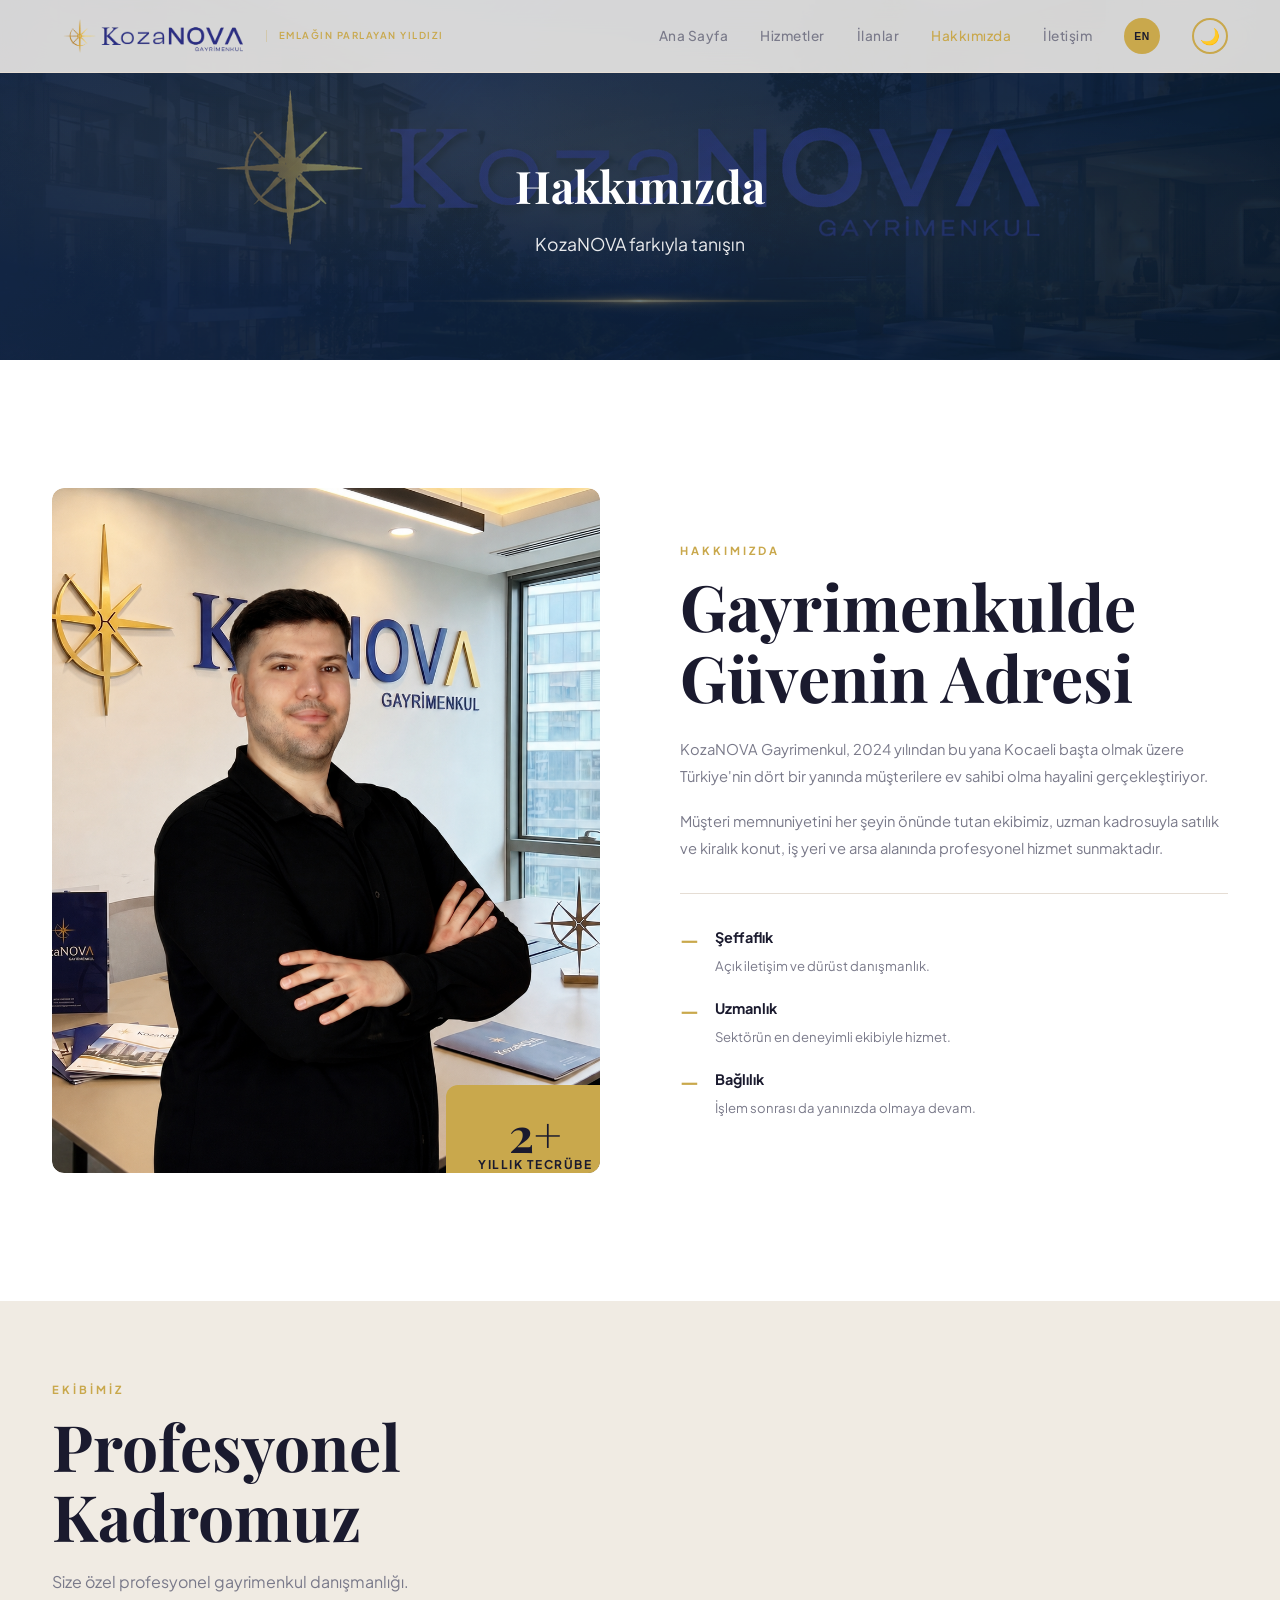
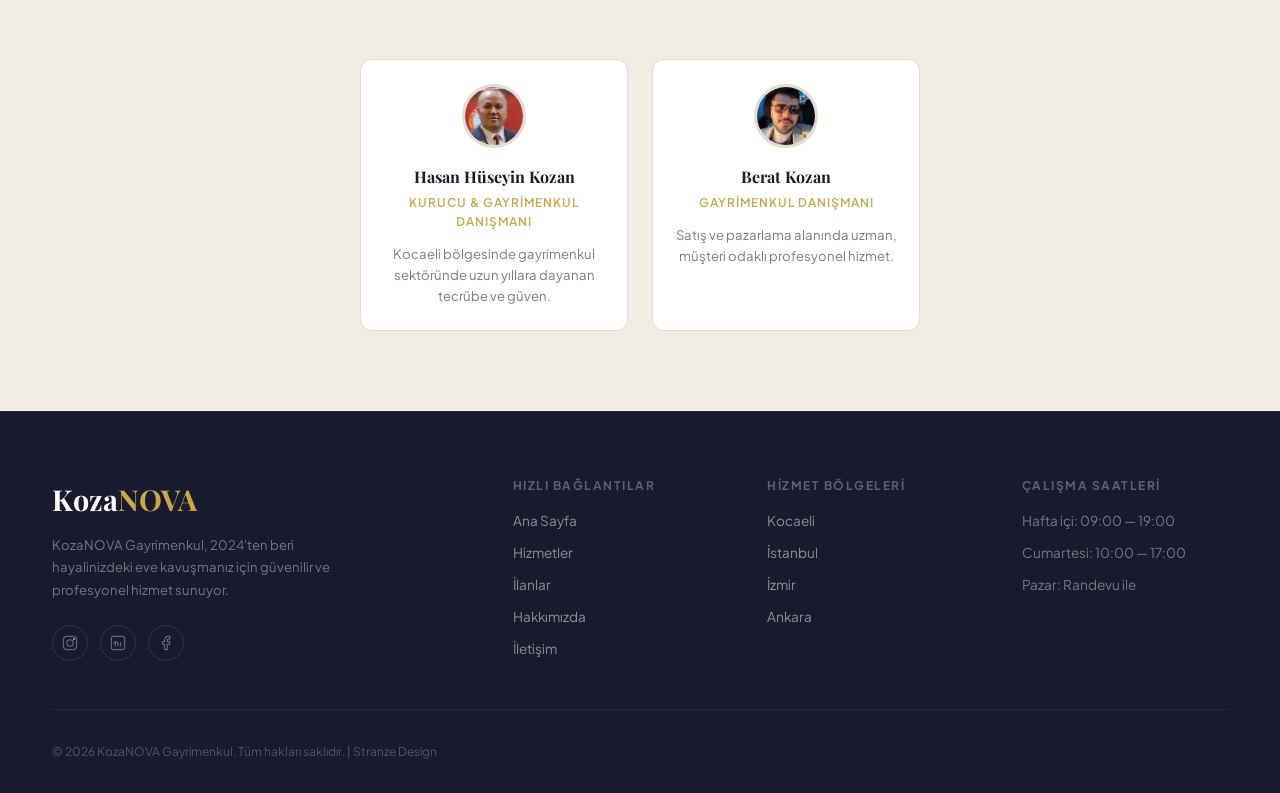
==== hakkimizda.html @ ae63c7bb "Dosya isimlerindeki Türkçe karakterler ASCII'ye çevrildi (Netlify uyumluluğu)" ====
<!DOCTYPE html>
<html lang="tr" data-theme="light">
<head>
  <meta charset="UTF-8">
  <meta name="viewport" content="width=device-width, initial-scale=1.0">
  <title>KozaNOVA Gayrimenkul | Hakkımızda</title>
  <link rel="preconnect" href="https://fonts.googleapis.com">
  <link rel="preconnect" href="https://fonts.gstatic.com" crossorigin>
  <link href="https://fonts.googleapis.com/css2?family=Playfair+Display:ital,wght@0,400;0,600;0,700;1,400&family=Plus+Jakarta+Sans:wght@400;500;600;700&display=swap" rel="stylesheet">
  <link rel="icon" type="image/png" href="images/favicon.png">
  <link rel="stylesheet" href="style.css">
</head>
<body>

  <nav class="nav">
    <div class="nav-inner">
      <a href="index.html" class="nav-logo">
        <img src="images/logo.png" alt="KozaNOVA" style="height:38px; width:auto; display:block;">
        <span class="nav-slogan">Emlağın Parlayan Yıldızı</span>
      </a>
      <div class="nav-links">
        <a href="index.html" data-i18n="nav-home">Ana Sayfa</a>
        <a href="hizmetler.html" data-i18n="nav-services">Hizmetler</a>
        <a href="ilanlar.html" data-i18n="nav-listings">İlanlar</a>
        <a href="hakkimizda.html" class="active" data-i18n="nav-about">Hakkımızda</a>
        <a href="iletisim.html" data-i18n="nav-contact">İletişim</a>
        <button class="nav-lang-toggle" id="langToggle" aria-label="Dil değiştir">EN</button>
        <button class="nav-dark-toggle" id="darkToggle" aria-label="Karanlık modu aç/kapa">&#x1F319;</button>
      </div>
      <button class="nav-toggle" aria-label="Menu">
        <span></span><span></span>
      </button>
    </div>
  </nav>

  <section class="page-hero">
    <div class="hero-content">
      <h1 data-i18n="about-hero-title">Hakkımızda</h1>
      <p data-i18n="about-hero-desc">KozaNOVA farkıyla tanışın</p>
    </div>
  </section>

  <section class="section about">
    <div class="container">
      <div class="about-grid">
        <div class="about-visual">
          <div class="about-img">
            <img src="images/about-office.png" alt="KozaNOVA Ofis" style="width:100%;height:100%;object-fit:cover;position:absolute;inset:0;border-radius:var(--radius);">
            <div class="about-decor">
              <span class="about-decor-num" data-i18n="about-stat-num-2">2+</span>
              <span class="about-decor-text" data-i18n="about-stat-2">Yıllık<br>Tecrübe</span>
            </div>
          </div>
        </div>
        <div class="about-content">
          <span class="section-tag" data-i18n="section-tag-about">Hakkımızda</span>
          <h2 class="section-title" data-i18n="about-title">Gayrimenkulde<br>Güvenin Adresi</h2>
          <p data-i18n="about-p1">KozaNOVA Gayrimenkul, 2024 yılından bu yana Kocaeli başta olmak üzere Türkiye'nin dört bir yanında müşterilere ev sahibi olma hayalini gerçekleştiriyor.</p>
          <p data-i18n="about-p2">Müşteri memnuniyetini her şeyin önünde tutan ekibimiz, uzman kadrosuyla satılık ve kiralık konut, iş yeri ve arsa alanında profesyonel hizmet sunmaktadır.</p>
          <div class="about-values">
            <div class="about-value">
              <span class="about-value-icon">—</span>
              <div>
                <strong data-i18n="about-value-1-title">Şeffaflık</strong>
                <span data-i18n="about-value-1-desc">Açık iletişim ve dürüst danışmanlık.</span>
              </div>
            </div>
            <div class="about-value">
              <span class="about-value-icon">—</span>
              <div>
                <strong data-i18n="about-value-2-title">Uzmanlık</strong>
                <span data-i18n="about-value-2-desc">Sektörün en deneyimli ekibiyle hizmet.</span>
              </div>
            </div>
            <div class="about-value">
              <span class="about-value-icon">—</span>
              <div>
                <strong data-i18n="about-value-3-title">Bağlılık</strong>
                <span data-i18n="about-value-3-desc">İşlem sonrası da yanınızda olmaya devam.</span>
              </div>
            </div>
          </div>
        </div>
      </div>
    </div>
  </section>

  <section class="section team">
    <div class="container">
      <div class="section-header">
        <span class="section-tag" data-i18n="section-tag-team">Ekibimiz</span>
        <h2 class="section-title" data-i18n="team-title">Profesyonel Kadromuz</h2>
        <p class="section-desc" data-i18n="team-desc">Alanında uzman, deneyimli gayrimenkul danışmanlarımız.</p>
      </div>
      <div class="team-grid">
          <div class="team-card">
            <div class="team-avatar" style="position:relative; overflow:hidden;">
              <img src="images/team-hasan.jpeg" alt="Hasan Hüseyin Kozan" style="width:100%;height:100%;object-fit:cover;position:absolute;inset:0;">
            </div>
            <h3 data-i18n="team-1-name">Hasan Hüseyin Kozan</h3>
            <span class="team-role" data-i18n="team-1-role">Kurucu & Gayrimenkul Danışmanı</span>
            <p data-i18n="team-1-desc">Kocaeli bölgesinde gayrimenkul sektöründe uzun yıllara dayanan tecrübe ve güven.</p>
          </div>
          <div class="team-card">
            <div class="team-avatar" style="position:relative; overflow:hidden;">
              <img src="images/team-berat.jpeg" alt="Berat Kozan" style="width:100%;height:100%;object-fit:cover;position:absolute;inset:0;">
            </div>
          <h3 data-i18n="team-2-name">Berat Kozan</h3>
          <span class="team-role" data-i18n="team-2-role">Gayrimenkul Danışmanı</span>
          <p data-i18n="team-2-desc">Satış ve pazarlama alanında uzman, müşteri odaklı profesyonel hizmet.</p>
        </div>
      </div>
    </div>
  </section>

  <footer class="footer">
    <div class="container">
      <div class="footer-grid">
        <div class="footer-brand">
          <span class="footer-logo">Koza<span style="color:var(--gold);">NOVA</span></span>
          <p data-i18n="footer-brand">KozaNOVA Gayrimenkul, 2024'ten beri hayalinizdeki eve kavuşmanız için güvenilir ve profesyonel hizmet sunuyor.</p>
          <div class="footer-social">
            <a href="https://www.instagram.com/kozanovagayrimenkul/" target="_blank" aria-label="Instagram"><svg viewBox="0 0 24 24" fill="none" stroke="currentColor" stroke-width="1.5"><rect x="2" y="2" width="20" height="20" rx="5"/><circle cx="12" cy="12" r="5"/><circle cx="18" cy="6" r="1.2" fill="currentColor"/></svg></a>
            <a href="#" aria-label="LinkedIn"><svg viewBox="0 0 24 24" fill="none" stroke="currentColor" stroke-width="1.5"><rect x="2" y="2" width="20" height="20" rx="3"/><path d="M8 11v6M8 7v0M16 11v6M12 13v4M12 13a3 3 0 0 0-3-3h0a3 3 0 0 0-3 3v0"/></svg></a>
            <a href="#" aria-label="Facebook"><svg viewBox="0 0 24 24" fill="none" stroke="currentColor" stroke-width="1.5"><path d="M18 2h-3a5 5 0 0 0-5 5v3H7v4h3v8h4v-8h3l1-4h-4V7a1 1 0 0 1 1-1h3z"/></svg></a>
          </div>
        </div>
        <div class="footer-links">
          <strong data-i18n="footer-quick-title">Hızlı Bağlantılar</strong>
          <a href="index.html" data-i18n="nav-home">Ana Sayfa</a>
          <a href="hizmetler.html" data-i18n="nav-services">Hizmetler</a>
          <a href="ilanlar.html" data-i18n="nav-listings">İlanlar</a>
          <a href="hakkimizda.html" data-i18n="nav-about">Hakkımızda</a>
          <a href="iletisim.html" data-i18n="nav-contact">İletişim</a>
        </div>
        <div class="footer-links">
          <strong data-i18n="footer-regions-title">Hizmet Bölgeleri</strong>
          <a href="#">Kocaeli</a>
          <a href="#">İstanbul</a>
          <a href="#">İzmir</a>
          <a href="#">Ankara</a>
        </div>
        <div class="footer-links">
          <strong data-i18n="footer-hours-title">Çalışma Saatleri</strong>
          <span data-i18n="footer-hours-week">Hafta içi: 09:00 — 19:00</span>
          <span data-i18n="footer-hours-sat">Cumartesi: 10:00 — 17:00</span>
          <span data-i18n="footer-hours-sun">Pazar: Randevu ile</span>
        </div>
      </div>
      <div class="footer-bottom">
        <span data-i18n="footer-copy">© 2026 KozaNOVA Gayrimenkul. Tüm hakları saklıdır. | Stranze Design</span>
      </div>
    </div>
  </footer>

  <script src="translations.js"></script>
  <script src="script.js"></script>
</body>
</html>
---- style.css ----
:root {
  --cream: #f8f5f0;
  --cream-alt: #f0ebe3;
  --navy: #1a1a2e;
  --navy-light: #2a2a42;
  --gold: #c9a84c;
  --gold-light: #dfc06a;
  --gold-dim: #a8892e;
  --bronze: #8b7355;
  --text: #1a1a2e;
  --text-dim: #7a7a8a;
  --text-light: #b0a8a0;
  --border: #e5ddd4;
  --card-bg: #ffffff;
  --nav-bg: rgba(248, 245, 240, 0.85);
  --radius: 12px;
  --radius-sm: 8px;
  --shadow-sm: 0 2px 12px rgba(26, 26, 46, 0.06);
  --shadow-md: 0 8px 32px rgba(26, 26, 46, 0.08);
  --shadow-lg: 0 16px 48px rgba(26, 26, 46, 0.12);
  --font-display: 'Playfair Display', Georgia, serif;
  --font-body: 'Plus Jakarta Sans', -apple-system, sans-serif;
  --ease: cubic-bezier(0.25, 0.1, 0, 1);
}

[data-theme="dark"] {
  --cream: #1a1a2e;
  --cream-alt: #22223a;
  --navy: #f0ebe3;
  --navy-light: #e0d8cc;
  --gold: #c9a84c;
  --gold-light: #dfc06a;
  --gold-dim: #b89840;
  --bronze: #9a8a7a;
  --text: #f0ebe3;
  --text-dim: #9a9aaa;
  --text-light: #7a7a8a;
  --border: #2a2a42;
  --card-bg: #22223a;
  --nav-bg: rgba(26, 26, 46, 0.92);
  --shadow-sm: 0 2px 12px rgba(0, 0, 0, 0.3);
  --shadow-md: 0 8px 32px rgba(0, 0, 0, 0.4);
  --shadow-lg: 0 16px 48px rgba(0, 0, 0, 0.5);
}

* {
  margin: 0;
  padding: 0;
  box-sizing: border-box;
}

html {
  scroll-behavior: smooth;
}

body {
  font-family: var(--font-body);
  background: var(--cream);
  color: var(--text);
  line-height: 1.6;
  overflow-x: hidden;
  -webkit-font-smoothing: antialiased;
}

::selection {
  background: var(--gold);
  color: var(--navy);
}

.container {
  max-width: 1240px;
  margin: 0 auto;
  padding: 0 2rem;
}

/* ========== NAV ========== */

.nav {
  position: fixed;
  top: 0;
  left: 0;
  right: 0;
  z-index: 100;
  background: var(--nav-bg);
  backdrop-filter: blur(20px);
  -webkit-backdrop-filter: blur(20px);
  border-bottom: 1px solid var(--border);
}

.nav-inner {
  max-width: 1240px;
  margin: 0 auto;
  padding: 0 2rem;
  display: flex;
  align-items: center;
  justify-content: space-between;
  height: 72px;
}

.nav-logo {
  font-family: var(--font-display);
  font-size: 1.6rem;
  font-weight: 700;
  color: var(--navy);
  text-decoration: none;
  letter-spacing: -0.5px;
  display: flex;
  align-items: center;
  gap: 0.75rem;
}

.nav-slogan {
  font-family: var(--font-body);
  font-size: 0.6rem;
  font-weight: 600;
  color: var(--gold);
  text-transform: uppercase;
  letter-spacing: 1.5px;
  padding-left: 0.75rem;
  border-left: 1px solid rgba(201, 168, 76, 0.3);
  line-height: 1.2;
  white-space: nowrap;
}

[data-theme="dark"] .nav-slogan {
  border-left-color: rgba(201, 168, 76, 0.2);
}

.nav-links {
  display: flex;
  align-items: center;
  gap: 2rem;
}

.nav-links a {
  text-decoration: none;
  font-size: 0.85rem;
  font-weight: 500;
  color: var(--text-dim);
  letter-spacing: 0.5px;
  transition: color 0.3s var(--ease);
}

.nav-links a:hover {
  color: var(--gold);
}

.nav-cta {
  background: var(--navy);
  color: white !important;
  padding: 0.5rem 1.5rem;
  border-radius: var(--radius-sm);
  transition: all 0.3s var(--ease) !important;
  font-weight: 600 !important;
}

.nav-cta:hover {
  background: var(--gold);
  color: var(--navy) !important;
}

.nav-toggle {
  display: none;
  background: none;
  border: none;
  cursor: pointer;
  width: 28px;
  height: 20px;
  position: relative;
}

.nav-toggle span {
  display: block;
  width: 100%;
  height: 2px;
  background: var(--navy);
  border-radius: 2px;
  position: absolute;
  left: 0;
  transition: all 0.3s var(--ease);
}

.nav-toggle span:first-child { top: 0; }
.nav-toggle span:last-child { bottom: 0; }

.nav-open .nav-toggle span:first-child {
  top: 50%;
  transform: translateY(-50%) rotate(45deg);
}

.nav-open .nav-toggle span:last-child {
  bottom: auto;
  top: 50%;
  transform: translateY(-50%) rotate(-45deg);
}

/* Dil Toggle */
.nav-lang-toggle {
  background: var(--gold);
  border: none;
  color: var(--navy);
  width: 36px;
  height: 36px;
  border-radius: 50%;
  cursor: pointer;
  font-size: 0.65rem;
  font-weight: 700;
  display: flex;
  align-items: center;
  justify-content: center;
  transition: all 0.3s var(--ease);
  letter-spacing: 0.5px;
}

.nav-lang-toggle:hover {
  transform: scale(1.05);
  box-shadow: 0 4px 15px rgba(201, 168, 76, 0.4);
}

/* Dark Mod Toggle */
.nav-dark-toggle {
  background: none;
  border: 2px solid var(--gold);
  color: var(--gold);
  width: 36px;
  height: 36px;
  border-radius: 50%;
  cursor: pointer;
  font-size: 1rem;
  display: flex;
  align-items: center;
  justify-content: center;
  transition: all 0.3s var(--ease);
}

.nav-dark-toggle:hover {
  background: var(--gold);
  color: var(--navy);
}

/* Aktif sayfa vurgusu */
.nav-links a.active {
  color: var(--gold);
}

/* ========== PAGE HERO (alt sayfalar) ========== */

.page-hero {
  min-height: 40vh;
  display: flex;
  align-items: center;
  justify-content: center;
  text-align: center;
  padding: 6rem 2rem 3rem;
  position: relative;
  overflow: hidden;
  background: linear-gradient(135deg, #1e3a5f 0%, #0f2a44 100%);
  color: #ffffff;
}

[data-theme="dark"] .page-hero {
  background: linear-gradient(135deg, #1e3a5f 0%, #0f2a44 100%);
  color: #ffffff;
}

.page-hero::before {
  content: '';
  position: absolute;
  inset: 0;
  background: url('images/ChatGPT Image 26 May 2026 17_34_24 kopyası.png') center/cover no-repeat;
  opacity: 0.4;
  z-index: 0;
}

.page-hero::after {
  content: '';
  position: absolute;
  inset: 0;
  background:
    radial-gradient(ellipse at 30% 40%, rgba(201, 168, 76, 0.1) 0%, transparent 50%),
    radial-gradient(ellipse at 70% 60%, rgba(255,255,255,0.05) 0%, transparent 40%);
  z-index: 0;
}

.page-hero .hero-content {
  position: relative;
  z-index: 1;
}

.page-hero h1 {
  font-family: var(--font-display);
  font-size: 2.8rem;
  margin-bottom: 0.5rem;
}

.page-hero p {
  font-size: 1.1rem;
  opacity: 0.9;
}

/* ========== HERO ========== */

.hero {
  min-height: 100vh;
  position: relative;
  display: flex;
  align-items: center;
  padding-top: 72px;
  overflow: hidden;
}

.hero-bg {
  position: absolute;
  inset: 0;
}

.hero-img {
  position: absolute;
  inset: 0;
  width: 100%;
  height: 100%;
  object-fit: cover;
  object-position: center;
  display: block;
}

.hero-overlay {
  position: absolute;
  inset: 0;
  background: rgba(0, 0, 0, 0.55);
}

.hero-content {
  position: relative;
  z-index: 2;
  max-width: 1240px;
  margin: 0 auto;
  padding: 0 2rem;
  width: 100%;
}

.hero-badge {
  display: inline-block;
  font-size: 0.7rem;
  font-weight: 700;
  text-transform: uppercase;
  letter-spacing: 3px;
  color: var(--gold);
  margin-bottom: 1.5rem;
  opacity: 0;
  animation: fadeUp 0.6s 0.2s forwards;
}

.hero-title {
  font-family: var(--font-display);
  font-size: clamp(3.2rem, 8vw, 6.5rem);
  line-height: 1.05;
  color: white;
  margin-bottom: 1.5rem;
  font-weight: 700;
}

.hero-title span {
  display: block;
  opacity: 0;
  transform: translateY(40px);
  animation: slideUp 0.7s forwards;
}

.hero-title span:nth-child(1) { animation-delay: 0.3s; }
.hero-title span:nth-child(2) { animation-delay: 0.5s; }

.hero-accent {
  font-style: italic;
  color: var(--gold);
}

.hero-text {
  font-size: 1.05rem;
  color: rgba(255, 255, 255, 0.65);
  max-width: 540px;
  line-height: 1.7;
  margin-bottom: 2.5rem;
  opacity: 0;
  animation: fadeUp 0.6s 0.7s forwards;
}

.hero-actions {
  display: flex;
  gap: 1rem;
  flex-wrap: wrap;
  opacity: 0;
  animation: fadeUp 0.6s 0.9s forwards;
}

.btn-primary {
  display: inline-flex;
  align-items: center;
  justify-content: center;
  font-family: var(--font-body);
  font-size: 0.9rem;
  font-weight: 600;
  text-decoration: none;
  background: var(--gold);
  color: var(--navy);
  padding: 0.9rem 2.5rem;
  border-radius: var(--radius-sm);
  border: 2px solid var(--gold);
  transition: all 0.3s var(--ease);
  cursor: pointer;
}

.btn-primary:hover {
  background: transparent;
  color: var(--gold);
  transform: translateY(-2px);
}

.btn-outline {
  display: inline-flex;
  align-items: center;
  justify-content: center;
  font-family: var(--font-body);
  font-size: 0.9rem;
  font-weight: 600;
  text-decoration: none;
  border: 2px solid rgba(255, 255, 255, 0.2);
  color: rgba(255, 255, 255, 0.8);
  padding: 0.9rem 2.5rem;
  border-radius: var(--radius-sm);
  transition: all 0.3s var(--ease);
}

.btn-outline:hover {
  border-color: var(--gold);
  color: var(--gold);
  transform: translateY(-2px);
}

.btn-wide {
  padding: 1rem 4rem;
}

.btn-full {
  width: 100%;
}

.hero-stats {
  display: flex;
  gap: 3rem;
  margin-top: 4rem;
  padding-top: 2.5rem;
  border-top: 1px solid rgba(255, 255, 255, 0.08);
  opacity: 0;
  animation: fadeUp 0.6s 1.1s forwards;
}

.hero-stat {
  display: flex;
  flex-direction: column;
}

.hero-stat-num {
  font-family: var(--font-display);
  font-size: 2rem;
  color: var(--gold);
  line-height: 1;
  margin-bottom: 0.25rem;
}

.hero-stat-label {
  font-size: 0.75rem;
  text-transform: uppercase;
  letter-spacing: 1.5px;
  color: rgba(255, 255, 255, 0.4);
}

.hero-scroll {
  position: absolute;
  bottom: 2.5rem;
  left: 50%;
  transform: translateX(-50%);
  z-index: 2;
  display: flex;
  flex-direction: column;
  align-items: center;
  gap: 0.5rem;
  font-size: 0.65rem;
  text-transform: uppercase;
  letter-spacing: 2px;
  color: rgba(255, 255, 255, 0.3);
  opacity: 0;
  animation: fadeUp 0.6s 1.4s forwards;
}

.scroll-line {
  width: 1px;
  height: 32px;
  background: linear-gradient(to bottom, var(--gold), transparent);
}

/* ========== MARQUEE ========== */

.marquee {
  background: var(--navy);
  border-top: 1px solid rgba(201, 168, 76, 0.15);
  border-bottom: 1px solid rgba(201, 168, 76, 0.15);
  overflow: hidden;
  padding: 1rem 0;
}

.marquee-track {
  display: flex;
  gap: 3rem;
  white-space: nowrap;
  animation: marquee 40s linear infinite;
  font-size: 0.75rem;
  letter-spacing: 3px;
  text-transform: uppercase;
  font-weight: 600;
  color: var(--gold-dim);
}

.marquee-track span {
  display: flex;
  gap: 3rem;
}

@keyframes marquee {
  to { transform: translateX(-50%); }
}

/* ========== SECTIONS ========== */

.section {
  padding: 8rem 0;
}

.section-header {
  margin-bottom: 4rem;
  max-width: 600px;
}

.section-tag {
  font-size: 0.7rem;
  font-weight: 700;
  text-transform: uppercase;
  letter-spacing: 3px;
  color: var(--gold);
  display: block;
  margin-bottom: 0.75rem;
}

.section-title {
  font-family: var(--font-display);
  font-size: clamp(2.5rem, 5vw, 4rem);
  line-height: 1.1;
  color: var(--navy);
  margin-bottom: 1rem;
  font-weight: 700;
}

.section-desc {
  font-size: 1rem;
  color: var(--text-dim);
  line-height: 1.7;
}

.section-footer {
  margin-top: 3rem;
  text-align: center;
}

/* ========== PROPERTIES ========== */

.property-grid {
  display: grid;
  grid-template-columns: repeat(2, 1fr);
  gap: 1.5rem;
}

.property-card {
  background: var(--card-bg);
  border-radius: var(--radius);
  overflow: hidden;
  border: 1px solid var(--border);
  opacity: 0;
  transform: translateY(30px);
  transition: all 0.6s var(--ease);
}

.property-card.revealed {
  opacity: 1;
  transform: translateY(0);
}

.property-card:nth-child(1) { transition-delay: 0s; }
.property-card:nth-child(2) { transition-delay: 0.1s; }
.property-card:nth-child(3) { transition-delay: 0.2s; }
.property-card:nth-child(4) { transition-delay: 0.3s; }
.property-card:nth-child(5) { transition-delay: 0.4s; }

.property-card:hover {
  transform: translateY(-6px);
  box-shadow: var(--shadow-md);
  border-color: var(--gold);
}

.property-card:hover .property-img {
  transform: scale(1.02);
}

.card-featured {
  border-color: var(--gold);
}

.property-img-wrap {
  position: relative;
  overflow: hidden;
  aspect-ratio: 16 / 10;
}

.property-img {
  width: 100%;
  height: 100%;
  position: relative;
  transition: transform 0.6s var(--ease);
}

.property-badge {
  position: absolute;
  top: 1rem;
  left: 1rem;
  z-index: 2;
  font-size: 0.65rem;
  font-weight: 700;
  text-transform: uppercase;
  letter-spacing: 1.5px;
  background: rgba(201, 168, 76, 0.9);
  color: var(--navy);
  padding: 0.35rem 0.9rem;
  border-radius: 4px;
}

.badge-green {
  background: rgba(201, 168, 76, 0.9);
  color: var(--navy);
}

.property-img-pattern {
  position: absolute;
  inset: 0;
  opacity: 0.06;
  background-image: url("data:image/svg+xml,%3Csvg width='40' height='40' viewBox='0 0 40 40' xmlns='http://www.w3.org/2000/svg'%3E%3Cpath d='M20 0l20 20-20 20L0 20z' fill='%23c9a84c' fill-opacity='0.3'/%3E%3C/svg%3E");
  background-size: 60px 60px;
}

.property-body {
  padding: 1.5rem 1.75rem 1.75rem;
}

.property-meta {
  display: flex;
  gap: 0.35rem;
  font-size: 0.75rem;
  text-transform: uppercase;
  letter-spacing: 0.5px;
  color: var(--bronze);
  font-weight: 600;
  margin-bottom: 0.6rem;
}

.property-title {
  font-family: var(--font-display);
  font-size: 1.4rem;
  font-weight: 700;
  color: var(--navy);
  margin-bottom: 0.5rem;
  line-height: 1.2;
}

.property-desc {
  font-size: 0.85rem;
  color: var(--text-dim);
  line-height: 1.6;
  margin-bottom: 1.25rem;
}

.property-footer {
  display: flex;
  align-items: center;
  justify-content: space-between;
}

.property-price {
  font-family: var(--font-display);
  font-size: 1.4rem;
  font-weight: 700;
  color: var(--navy);
}

.property-cta {
  font-size: 0.8rem;
  font-weight: 600;
  color: var(--gold);
  text-decoration: none;
  transition: gap 0.3s var(--ease);
  display: inline-flex;
  align-items: center;
  gap: 0.25rem;
}

.property-cta:hover {
  gap: 0.5rem;
}

/* ========== SERVICES ========== */

.services {
  background: var(--cream-alt);
}

.services-grid {
  display: grid;
  grid-template-columns: repeat(4, 1fr);
  gap: 1.5rem;
}

.service-card {
  background: var(--card-bg);
  border: 1px solid var(--border);
  border-radius: var(--radius);
  padding: 2.5rem 1.75rem;
  opacity: 0;
  transform: translateY(20px);
  transition: all 0.5s var(--ease);
}

.service-card.revealed {
  opacity: 1;
  transform: translateY(0);
}

.service-card:nth-child(1) { transition-delay: 0s; }
.service-card:nth-child(2) { transition-delay: 0.1s; }
.service-card:nth-child(3) { transition-delay: 0.2s; }
.service-card:nth-child(4) { transition-delay: 0.3s; }

.service-card:hover {
  border-color: var(--gold);
  transform: translateY(-4px);
  box-shadow: var(--shadow-sm);
}

.service-icon {
  width: 44px;
  height: 44px;
  color: var(--gold);
  margin-bottom: 1.5rem;
}

.service-icon svg {
  width: 100%;
  height: 100%;
}

.service-card h3 {
  font-family: var(--font-display);
  font-size: 1.2rem;
  font-weight: 700;
  color: var(--navy);
  margin-bottom: 0.6rem;
}

.service-card p {
  font-size: 0.85rem;
  color: var(--text-dim);
  line-height: 1.6;
}

/* ========== ABOUT ========== */

.about {
  background: var(--card-bg);
}

.about-grid {
  display: grid;
  grid-template-columns: 1fr 1fr;
  gap: 5rem;
  align-items: center;
}

.about-visual {
  position: relative;
}

.about-img {
  position: relative;
  aspect-ratio: 4 / 5;
  border-radius: var(--radius);
  overflow: hidden;
}

.about-img-bg {
  position: absolute;
  inset: 0;
  background: linear-gradient(135deg, #2a2a42, #1a1a2e);
  border-radius: var(--radius);
}

.about-img-bg::after {
  content: '';
  position: absolute;
  inset: 0;
  background-image: url("data:image/svg+xml,%3Csvg width='60' height='60' viewBox='0 0 60 60' xmlns='http://www.w3.org/2000/svg'%3E%3Cg fill='none' fill-rule='evenodd'%3E%3Cg fill='%23c9a84c' fill-opacity='0.04'%3E%3Cpath d='M36 0l24 24-24 24L12 24z'/%3E%3C/g%3E%3C/g%3E%3C/svg%3E");
  background-size: 100px 100px;
}

.about-decor {
  position: absolute;
  bottom: -1.5rem;
  right: -1.5rem;
  background: var(--gold);
  color: var(--navy);
  padding: 1.5rem 2rem;
  border-radius: var(--radius);
  display: flex;
  flex-direction: column;
  align-items: center;
  line-height: 1;
}

.about-decor-num {
  font-family: var(--font-display);
  font-size: 3rem;
  font-weight: 700;
}

.about-decor-text {
  font-size: 0.75rem;
  font-weight: 700;
  text-transform: uppercase;
  letter-spacing: 1.5px;
  text-align: center;
  line-height: 1.3;
}

.about-content {
  opacity: 0;
  transform: translateX(20px);
  transition: all 0.6s var(--ease);
}

.about-content.revealed {
  opacity: 1;
  transform: translateX(0);
}

.about-content .section-title {
  margin-bottom: 1.5rem;
}

.about-content > p {
  font-size: 0.92rem;
  color: var(--text-dim);
  line-height: 1.8;
  margin-bottom: 1.2rem;
}

.about-values {
  display: flex;
  flex-direction: column;
  gap: 1.25rem;
  margin-top: 2rem;
  padding-top: 2rem;
  border-top: 1px solid var(--border);
}

.about-value {
  display: flex;
  gap: 1rem;
  align-items: flex-start;
}

.about-value-icon {
  font-size: 1.2rem;
  color: var(--gold);
  font-weight: 700;
  line-height: 1.4;
}

.about-value strong {
  display: block;
  font-size: 0.9rem;
  color: var(--navy);
  margin-bottom: 0.15rem;
}

.about-value span:last-child {
  font-size: 0.82rem;
  color: var(--text-dim);
}

/* ========== TEAM ========== */

.team {
  background: var(--cream-alt);
  padding: 5rem 0;
}

.team-grid {
  display: grid;
  grid-template-columns: repeat(2, 1fr);
  gap: 1.5rem;
  max-width: 560px;
  margin: 0 auto;
}

.team-card {
  background: var(--card-bg);
  border: 1px solid var(--border);
  border-radius: var(--radius);
  padding: 1.5rem 1.25rem;
  text-align: center;
  opacity: 0;
  transform: translateY(20px);
  transition: all 0.5s var(--ease);
}

.team-card.revealed {
  opacity: 1;
  transform: translateY(0);
}

.team-card:nth-child(1) { transition-delay: 0s; }
.team-card:nth-child(2) { transition-delay: 0.1s; }

.team-card:hover {
  transform: translateY(-4px);
  box-shadow: var(--shadow-sm);
  border-color: var(--gold);
}

.team-avatar {
  width: 64px;
  height: 64px;
  border-radius: 50%;
  margin: 0 auto 1rem;
  display: flex;
  align-items: center;
  justify-content: center;
  border: 3px solid var(--border);
  transition: border-color 0.3s var(--ease);
}

.team-card:hover .team-avatar {
  border-color: var(--gold);
}

.team-avatar-initials {
  font-family: var(--font-display);
  font-size: 1.4rem;
  font-weight: 700;
  color: var(--gold);
}

.team-card h3 {
  font-family: var(--font-display);
  font-size: 1rem;
  font-weight: 700;
  color: var(--navy);
  margin-bottom: 0.2rem;
}

.team-role {
  display: block;
  font-size: 0.75rem;
  font-weight: 600;
  text-transform: uppercase;
  letter-spacing: 1px;
  color: var(--gold);
  margin-bottom: 0.75rem;
}

.team-card p {
  font-size: 0.82rem;
  color: var(--text-dim);
  line-height: 1.6;
}

/* ========== TESTIMONIALS ========== */

.testimonials {
  background: var(--card-bg);
}

.testimonial-grid {
  display: grid;
  grid-template-columns: repeat(3, 1fr);
  gap: 1.5rem;
}

.testimonial-card {
  background: var(--cream);
  border: 1px solid var(--border);
  border-radius: var(--radius);
  padding: 2rem;
  margin: 0;
  opacity: 0;
  transform: translateY(20px);
  transition: all 0.5s var(--ease);
  display: flex;
  flex-direction: column;
  justify-content: space-between;
}

.testimonial-card.revealed {
  opacity: 1;
  transform: translateY(0);
}

.testimonial-card:nth-child(1) { transition-delay: 0s; }
.testimonial-card:nth-child(2) { transition-delay: 0.1s; }
.testimonial-card:nth-child(3) { transition-delay: 0.2s; }

.testimonial-card:hover {
  border-color: var(--gold);
}

.testimonial-stars {
  color: var(--gold);
  font-size: 0.9rem;
  letter-spacing: 2px;
  margin-bottom: 1rem;
}

.testimonial-card blockquote {
  font-family: var(--font-display);
  font-size: 1rem;
  color: var(--text);
  line-height: 1.7;
  font-style: italic;
  margin-bottom: 1.5rem;
  flex: 1;
}

.testimonial-card figcaption {
  border-top: 1px solid var(--border);
  padding-top: 1rem;
}

.testimonial-card figcaption strong {
  display: block;
  font-size: 0.9rem;
  color: var(--navy);
  font-weight: 700;
  font-family: var(--font-body);
}

.testimonial-card figcaption span {
  font-size: 0.75rem;
  color: var(--bronze);
  font-weight: 500;
}

/* ========== CONTACT ========== */

.contact {
  background: var(--navy);
  color: white;
}

.contact .section-title {
  color: white;
}

.contact .section-desc {
  color: rgba(255, 255, 255, 0.5);
}

.contact-grid {
  display: grid;
  grid-template-columns: 1fr 1fr;
  gap: 4rem;
  align-items: start;
}

.contact-info > p {
  font-size: 0.92rem;
  color: rgba(255, 255, 255, 0.55);
  line-height: 1.7;
  margin-bottom: 2.5rem;
}

.contact-details {
  display: flex;
  flex-direction: column;
  gap: 1.5rem;
}

.contact-item {
  display: flex;
  gap: 1rem;
  align-items: flex-start;
}

.contact-item-icon {
  width: 24px;
  height: 24px;
  color: var(--gold);
  flex-shrink: 0;
  margin-top: 2px;
}

.contact-item-icon svg {
  width: 100%;
  height: 100%;
}

.contact-item strong {
  display: block;
  font-size: 0.8rem;
  font-weight: 700;
  text-transform: uppercase;
  letter-spacing: 1px;
  color: rgba(255, 255, 255, 0.5);
  margin-bottom: 0.15rem;
}

.contact-item span:last-child {
  font-size: 0.9rem;
  color: rgba(255, 255, 255, 0.8);
  line-height: 1.5;
}

.contact-form {
  background: rgba(255, 255, 255, 0.04);
  border: 1px solid rgba(255, 255, 255, 0.08);
  border-radius: var(--radius);
  padding: 2.5rem;
  opacity: 0;
  transform: translateY(20px);
  transition: all 0.6s var(--ease);
}

.contact-form.revealed {
  opacity: 1;
  transform: translateY(0);
}

.form-row {
  display: grid;
  grid-template-columns: 1fr 1fr;
  gap: 1rem;
}

.contact-form input,
.contact-form select,
.contact-form textarea {
  width: 100%;
  font-family: var(--font-body);
  font-size: 0.85rem;
  background: rgba(255, 255, 255, 0.06);
  border: 1px solid rgba(255, 255, 255, 0.1);
  border-radius: var(--radius-sm);
  padding: 0.9rem 1rem;
  color: white;
  outline: none;
  transition: all 0.3s var(--ease);
  margin-bottom: 1rem;
}

.contact-form input::placeholder,
.contact-form textarea::placeholder {
  color: rgba(255, 255, 255, 0.3);
}

.contact-form input:focus,
.contact-form select:focus,
.contact-form textarea:focus {
  border-color: var(--gold);
  background: rgba(255, 255, 255, 0.08);
}

.contact-form select {
  appearance: none;
  background-image: url("data:image/svg+xml,%3Csvg xmlns='http://www.w3.org/2000/svg' width='12' height='8' viewBox='0 0 12 8'%3E%3Cpath d='M1 1l5 5 5-5' stroke='rgba(255,255,255,0.3)' stroke-width='1.5' fill='none'/%3E%3C/svg%3E");
  background-repeat: no-repeat;
  background-position: right 1rem center;
  cursor: pointer;
}

.contact-form select option {
  background: var(--navy);
  color: white;
}

.contact-form textarea {
  resize: vertical;
  min-height: 100px;
}

.contact-form .btn-primary {
  margin-top: 0.5rem;
}

/* ========== FOOTER ========== */

.footer {
  background: var(--navy);
  border-top: 1px solid rgba(255, 255, 255, 0.06);
  padding: 4rem 0 2rem;
}

.footer-grid {
  display: grid;
  grid-template-columns: 2fr 1fr 1fr 1fr;
  gap: 3rem;
  margin-bottom: 3rem;
}

.footer-logo {
  font-family: var(--font-display);
  font-size: 1.8rem;
  font-weight: 700;
  color: white;
  display: block;
  margin-bottom: 0.75rem;
}

.footer-brand p {
  font-size: 0.82rem;
  color: rgba(255, 255, 255, 0.4);
  line-height: 1.7;
  margin-bottom: 1.5rem;
  max-width: 320px;
}

.footer-social {
  display: flex;
  gap: 0.75rem;
}

.footer-social a {
  width: 36px;
  height: 36px;
  border: 1px solid rgba(255, 255, 255, 0.1);
  border-radius: 50%;
  display: flex;
  align-items: center;
  justify-content: center;
  color: rgba(255, 255, 255, 0.4);
  transition: all 0.3s var(--ease);
}

.footer-social a svg {
  width: 16px;
  height: 16px;
}

.footer-social a:hover {
  border-color: var(--gold);
  color: var(--gold);
  transform: translateY(-2px);
}

.footer-links {
  display: flex;
  flex-direction: column;
  gap: 0.65rem;
}

.footer-links strong {
  font-size: 0.75rem;
  font-weight: 700;
  text-transform: uppercase;
  letter-spacing: 1.5px;
  color: rgba(255, 255, 255, 0.3);
  margin-bottom: 0.25rem;
}

.footer-links a {
  font-size: 0.85rem;
  color: rgba(255, 255, 255, 0.5);
  text-decoration: none;
  transition: color 0.3s var(--ease);
}

.footer-links a:hover {
  color: var(--gold);
}

.footer-links span {
  font-size: 0.85rem;
  color: rgba(255, 255, 255, 0.4);
}

.footer-bottom {
  border-top: 1px solid rgba(255, 255, 255, 0.06);
  padding-top: 2rem;
  font-size: 0.75rem;
  color: rgba(255, 255, 255, 0.25);
}

/* ========== DARK MODE OVERRIDES ========== */

[data-theme="dark"] .nav {
  background: var(--nav-bg);
  border-bottom-color: rgba(255, 255, 255, 0.06);
}

[data-theme="dark"] .nav-cta {
  background: var(--gold);
  color: #1a1a2e !important;
}

[data-theme="dark"] .marquee {
  background: #1a1a2e;
}

[data-theme="dark"] .hero-img {
  object-fit: cover;
  object-position: center;
}

[data-theme="dark"] .contact {
  background: #1a1a2e;
}

[data-theme="dark"] .contact-form {
  background: rgba(255, 255, 255, 0.04);
}

[data-theme="dark"] .service-card:hover,
[data-theme="dark"] .team-card:hover {
  background: var(--cream);
}

[data-theme="dark"] .about-img-bg {
  background: linear-gradient(135deg, #2a2a42, #1a1a2e);
}

[data-theme="dark"] .footer {
  background: #1a1a2e;
}

[data-theme="dark"] .nav-links {
  background: var(--nav-bg);
}

[data-theme="dark"] .hero-stat-label {
  color: rgba(255, 255, 255, 0.5);
}

[data-theme="dark"] .hero-text {
  color: rgba(255, 255, 255, 0.7);
}

/* ========== HOMEPAGE COMPACT ========== */

.home .section {
  padding: 4rem 0;
}

.home .section-header {
  margin-bottom: 2.5rem;
}

.home .property-img-wrap {
  aspect-ratio: 16 / 9;
}

.home .property-body {
  padding: 1rem 1.25rem 1.25rem;
}

.home .property-title {
  font-size: 1.15rem;
}

.home .property-desc {
  font-size: 0.8rem;
  margin-bottom: 0.75rem;
}

.home .property-price {
  font-size: 1.1rem;
}

.home .service-card {
  padding: 1.5rem 1.25rem;
}

.home .service-card h3 {
  font-size: 1rem;
}

.home .service-icon {
  width: 36px;
  height: 36px;
  margin-bottom: 1rem;
}

.home .about-grid {
  gap: 3rem;
}

.home .about-content > p {
  font-size: 0.85rem;
  margin-bottom: 0.8rem;
}

.home .about-values {
  gap: 0.75rem;
  margin-top: 1.25rem;
  padding-top: 1.25rem;
}

.home .team {
  padding: 3rem 0;
}

.home .section-footer {
  margin-top: 2rem;
}

.home .section-footer .btn-wide {
  padding: 1.2rem 4rem;
  font-size: 1.1rem;
  letter-spacing: 1px;
}

/* ========== ANIMATIONS ========== */

@keyframes slideUp {
  to {
    opacity: 1;
    transform: translateY(0);
  }
}

@keyframes fadeUp {
  to {
    opacity: 1;
    transform: translateY(0);
  }
}

/* ========== RESPONSIVE ========== */

@media (max-width: 1024px) {
  .property-grid {
    grid-template-columns: 1fr;
    max-width: 560px;
    margin: 0 auto;
  }

  .services-grid {
    grid-template-columns: repeat(2, 1fr);
  }

  .team-grid {
    grid-template-columns: repeat(2, 1fr);
    max-width: 480px;
    margin: 0 auto;
  }

  .about-grid {
    gap: 3rem;
  }

  .footer-grid {
    grid-template-columns: 1fr 1fr;
    gap: 2rem;
  }
}

@media (max-width: 900px) {
  .about-grid {
    grid-template-columns: 1fr;
    gap: 3rem;
  }

  .about-visual {
    order: -1;
    max-width: 480px;
    margin: 0 auto;
  }

  .contact-grid {
    grid-template-columns: 1fr;
    gap: 3rem;
  }
}

@media (max-width: 768px) {
  img {
    max-width: 100%;
    height: auto;
  }

  .about-img {
    aspect-ratio: auto;
    min-height: 320px;
  }

  .team-avatar {
    width: 56px;
    height: 56px;
  }

  .nav-links {
    position: fixed;
    top: 72px;
    left: 0;
    right: 0;
    background: rgba(248, 245, 240, 0.98);
    backdrop-filter: blur(20px);
    flex-direction: column;
    padding: 2rem;
    gap: 1.5rem;
    border-bottom: 1px solid var(--border);
    transform: translateY(-120%);
    transition: transform 0.4s var(--ease);
  }

  .nav-open .nav-links {
    transform: translateY(0);
  }

  .nav-toggle {
    display: block;
  }

  .hero-title {
    font-size: clamp(2.5rem, 12vw, 3.5rem);
  }

  .hero-stats {
    gap: 2rem;
    flex-wrap: wrap;
  }

  .section {
    padding: 5rem 0;
  }

  .property-grid {
    grid-template-columns: 1fr;
  }

  .services-grid {
    grid-template-columns: 1fr;
  }

  .team-grid {
    grid-template-columns: repeat(2, 1fr);
    max-width: 400px;
    margin: 0 auto;
  }

  .testimonial-grid {
    grid-template-columns: 1fr;
  }

  .form-row {
    grid-template-columns: 1fr;
  }

  .contact-form {
    padding: 1.75rem;
  }

  .footer-grid {
    grid-template-columns: 1fr;
    gap: 2rem;
  }
}

@media (max-width: 600px) {
  .nav-slogan {
    display: none;
  }
}

@media (max-width: 480px) {
  .container {
    padding: 0 1.25rem;
  }

  .hero-content {
    padding: 0 1.25rem;
  }

  .hero-actions {
    flex-direction: column;
  }

  .hero-actions .btn-primary,
  .hero-actions .btn-outline {
    width: 100%;
    text-align: center;
  }

  .about-img {
    min-height: 240px;
  }

  .about-decor {
    right: 0;
    bottom: -1.5rem;
    padding: 1rem 1.5rem;
  }

  .about-decor-num {
    font-size: 2rem;
  }

  .team-avatar {
    width: 48px;
    height: 48px;
  }
}
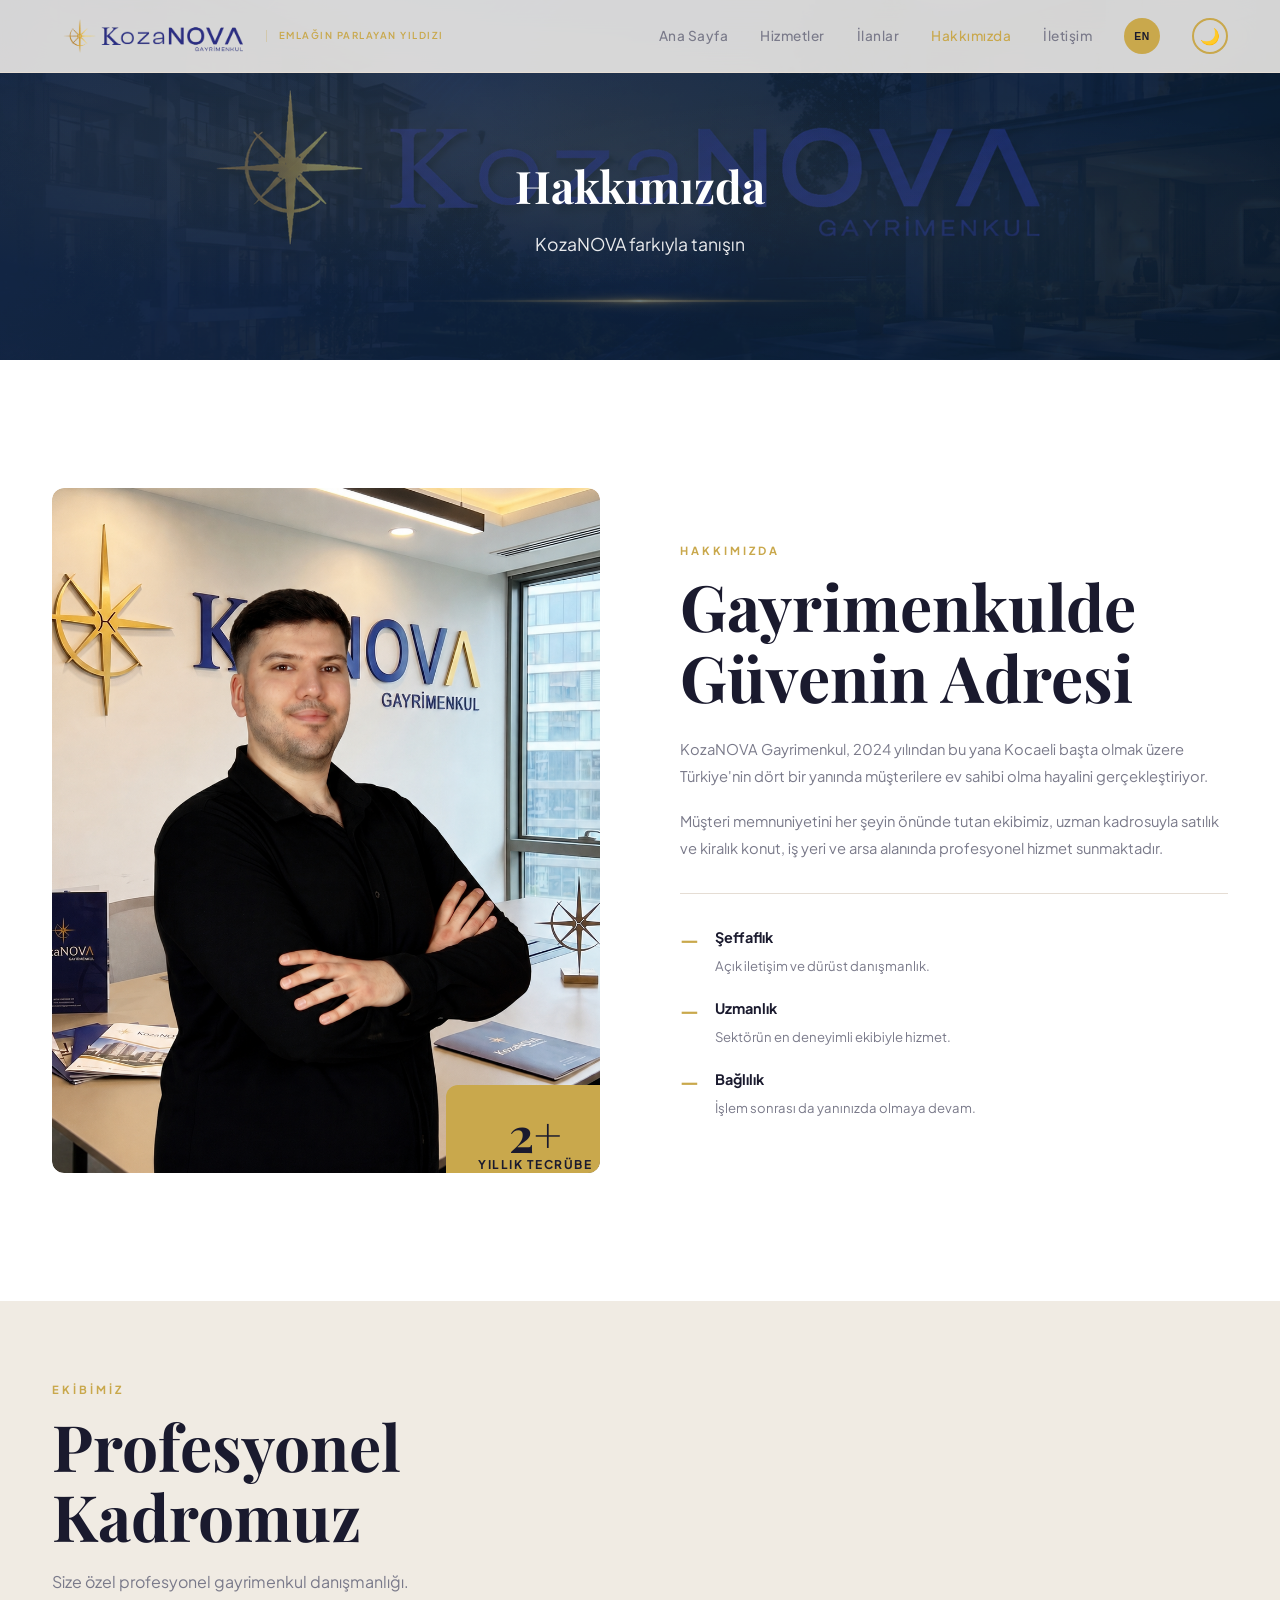
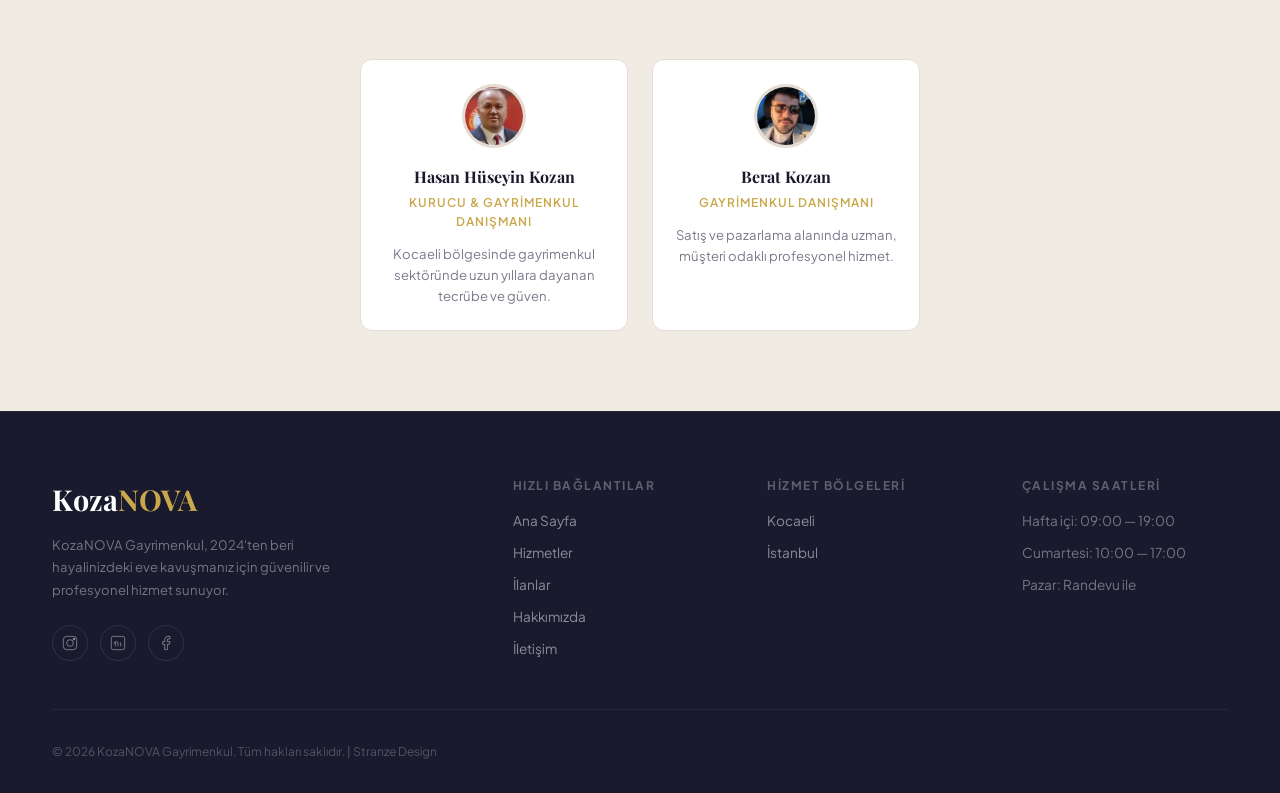
==== commit e6b9f1a2: "Hizmet bölgeleri İzmir/Ankara kaldırıldı, README güncellendi" ====
--- a/hakkimizda.html
+++ b/hakkimizda.html
@@ -135,10 +135,8 @@
         </div>
         <div class="footer-links">
           <strong data-i18n="footer-regions-title">Hizmet Bölgeleri</strong>
-          <a href="#">Kocaeli</a>
-          <a href="#">İstanbul</a>
-          <a href="#">İzmir</a>
-          <a href="#">Ankara</a>
+           <a href="#">Kocaeli</a>
+           <a href="#">İstanbul</a>
         </div>
         <div class="footer-links">
           <strong data-i18n="footer-hours-title">Çalışma Saatleri</strong>
--- a/style.css
+++ b/style.css
@@ -267,7 +267,7 @@
   content: '';
   position: absolute;
   inset: 0;
-  background: url('images/ChatGPT Image 26 May 2026 17_34_24 kopyası.png') center/cover no-repeat;
+  background: url('images/hero-bg.png') center/cover no-repeat;
   opacity: 0.4;
   z-index: 0;
 }
@@ -1205,6 +1205,13 @@
   margin-top: 0.5rem;
 }
 
+.contact-form input.error,
+.contact-form select.error,
+.contact-form textarea.error {
+  border-color: #e74c3c;
+  background: rgba(231, 76, 60, 0.06);
+}
+
 /* ========== FOOTER ========== */
 
 .footer {
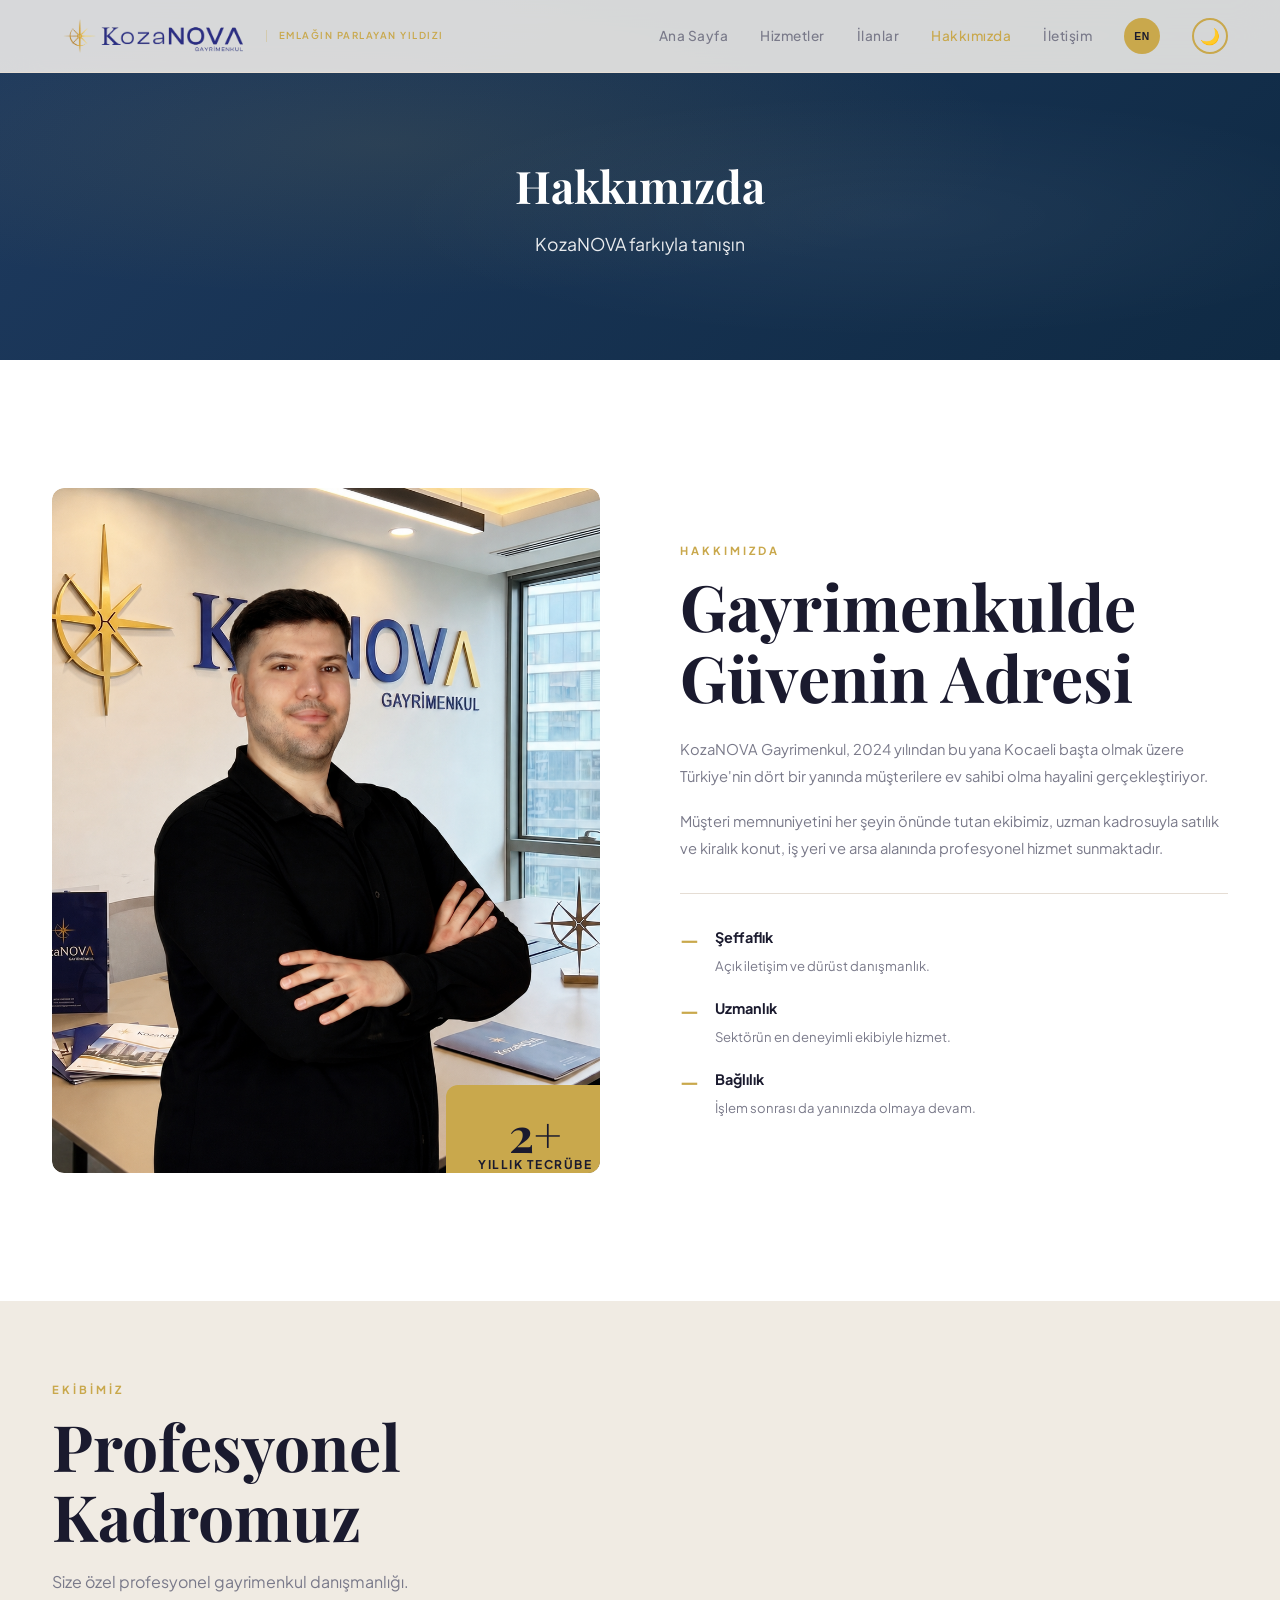
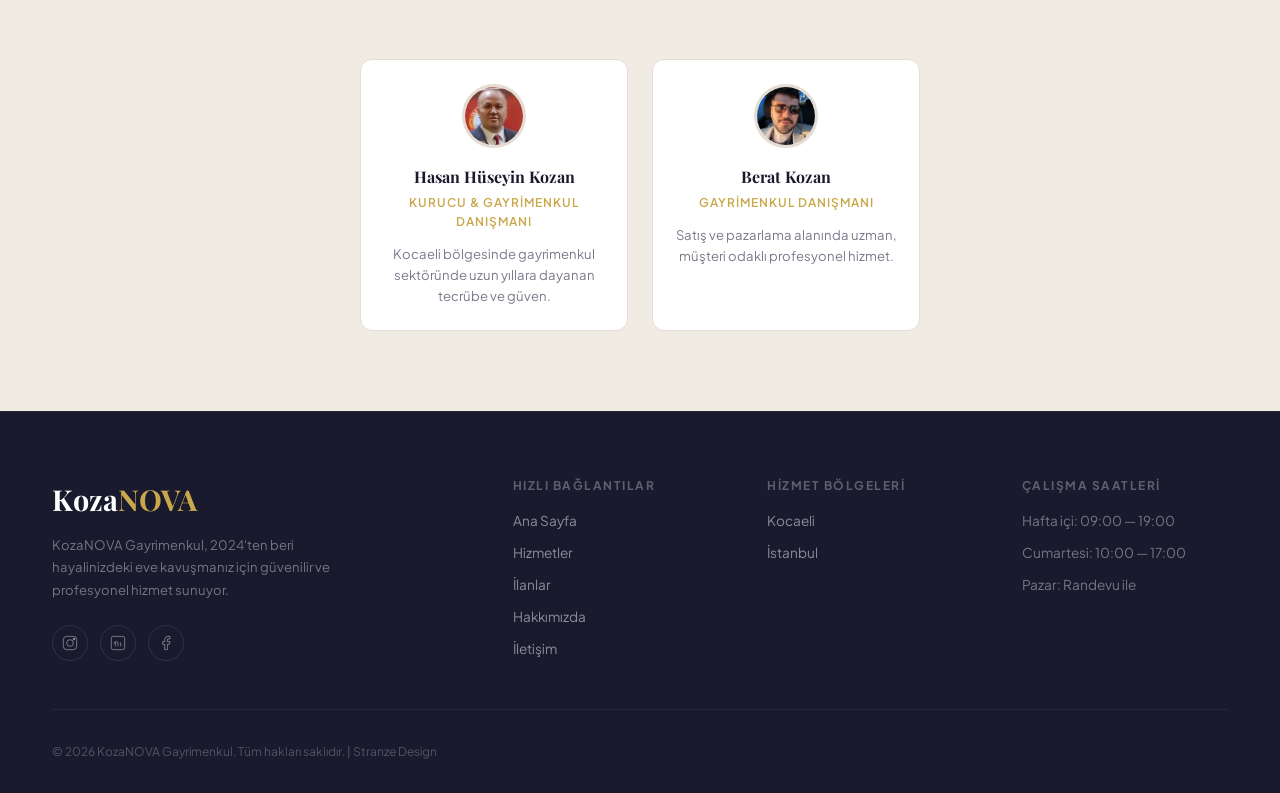
==== commit 0a354d28: "CSS ve JS dosyaları klasörlere ayrıldı (css/, js/)" ====
--- a/hakkimizda.html
+++ b/hakkimizda.html
@@ -8,7 +8,7 @@
   <link rel="preconnect" href="https://fonts.gstatic.com" crossorigin>
   <link href="https://fonts.googleapis.com/css2?family=Playfair+Display:ital,wght@0,400;0,600;0,700;1,400&family=Plus+Jakarta+Sans:wght@400;500;600;700&display=swap" rel="stylesheet">
   <link rel="icon" type="image/png" href="images/favicon.png">
-  <link rel="stylesheet" href="style.css">
+  <link rel="stylesheet" href="css/style.css">
 </head>
 <body>
 
@@ -151,7 +151,7 @@
     </div>
   </footer>
 
-  <script src="translations.js"></script>
-  <script src="script.js"></script>
+  <script src="js/translations.js"></script>
+  <script src="js/script.js"></script>
 </body>
 </html>
--- a/css/style.css
+++ b/css/style.css
@@ -0,0 +1,1631 @@
+:root {
+  --cream: #f8f5f0;
+  --cream-alt: #f0ebe3;
+  --navy: #1a1a2e;
+  --navy-light: #2a2a42;
+  --gold: #c9a84c;
+  --gold-light: #dfc06a;
+  --gold-dim: #a8892e;
+  --bronze: #8b7355;
+  --text: #1a1a2e;
+  --text-dim: #7a7a8a;
+  --text-light: #b0a8a0;
+  --border: #e5ddd4;
+  --card-bg: #ffffff;
+  --nav-bg: rgba(248, 245, 240, 0.85);
+  --radius: 12px;
+  --radius-sm: 8px;
+  --shadow-sm: 0 2px 12px rgba(26, 26, 46, 0.06);
+  --shadow-md: 0 8px 32px rgba(26, 26, 46, 0.08);
+  --shadow-lg: 0 16px 48px rgba(26, 26, 46, 0.12);
+  --font-display: 'Playfair Display', Georgia, serif;
+  --font-body: 'Plus Jakarta Sans', -apple-system, sans-serif;
+  --ease: cubic-bezier(0.25, 0.1, 0, 1);
+}
+
+[data-theme="dark"] {
+  --cream: #1a1a2e;
+  --cream-alt: #22223a;
+  --navy: #f0ebe3;
+  --navy-light: #e0d8cc;
+  --gold: #c9a84c;
+  --gold-light: #dfc06a;
+  --gold-dim: #b89840;
+  --bronze: #9a8a7a;
+  --text: #f0ebe3;
+  --text-dim: #9a9aaa;
+  --text-light: #7a7a8a;
+  --border: #2a2a42;
+  --card-bg: #22223a;
+  --nav-bg: rgba(26, 26, 46, 0.92);
+  --shadow-sm: 0 2px 12px rgba(0, 0, 0, 0.3);
+  --shadow-md: 0 8px 32px rgba(0, 0, 0, 0.4);
+  --shadow-lg: 0 16px 48px rgba(0, 0, 0, 0.5);
+}
+
+* {
+  margin: 0;
+  padding: 0;
+  box-sizing: border-box;
+}
+
+html {
+  scroll-behavior: smooth;
+}
+
+body {
+  font-family: var(--font-body);
+  background: var(--cream);
+  color: var(--text);
+  line-height: 1.6;
+  overflow-x: hidden;
+  -webkit-font-smoothing: antialiased;
+}
+
+::selection {
+  background: var(--gold);
+  color: var(--navy);
+}
+
+.container {
+  max-width: 1240px;
+  margin: 0 auto;
+  padding: 0 2rem;
+}
+
+/* ========== NAV ========== */
+
+.nav {
+  position: fixed;
+  top: 0;
+  left: 0;
+  right: 0;
+  z-index: 100;
+  background: var(--nav-bg);
+  backdrop-filter: blur(20px);
+  -webkit-backdrop-filter: blur(20px);
+  border-bottom: 1px solid var(--border);
+}
+
+.nav-inner {
+  max-width: 1240px;
+  margin: 0 auto;
+  padding: 0 2rem;
+  display: flex;
+  align-items: center;
+  justify-content: space-between;
+  height: 72px;
+}
+
+.nav-logo {
+  font-family: var(--font-display);
+  font-size: 1.6rem;
+  font-weight: 700;
+  color: var(--navy);
+  text-decoration: none;
+  letter-spacing: -0.5px;
+  display: flex;
+  align-items: center;
+  gap: 0.75rem;
+}
+
+.nav-slogan {
+  font-family: var(--font-body);
+  font-size: 0.6rem;
+  font-weight: 600;
+  color: var(--gold);
+  text-transform: uppercase;
+  letter-spacing: 1.5px;
+  padding-left: 0.75rem;
+  border-left: 1px solid rgba(201, 168, 76, 0.3);
+  line-height: 1.2;
+  white-space: nowrap;
+}
+
+[data-theme="dark"] .nav-slogan {
+  border-left-color: rgba(201, 168, 76, 0.2);
+}
+
+.nav-links {
+  display: flex;
+  align-items: center;
+  gap: 2rem;
+}
+
+.nav-links a {
+  text-decoration: none;
+  font-size: 0.85rem;
+  font-weight: 500;
+  color: var(--text-dim);
+  letter-spacing: 0.5px;
+  transition: color 0.3s var(--ease);
+}
+
+.nav-links a:hover {
+  color: var(--gold);
+}
+
+.nav-cta {
+  background: var(--navy);
+  color: white !important;
+  padding: 0.5rem 1.5rem;
+  border-radius: var(--radius-sm);
+  transition: all 0.3s var(--ease) !important;
+  font-weight: 600 !important;
+}
+
+.nav-cta:hover {
+  background: var(--gold);
+  color: var(--navy) !important;
+}
+
+.nav-toggle {
+  display: none;
+  background: none;
+  border: none;
+  cursor: pointer;
+  width: 28px;
+  height: 20px;
+  position: relative;
+}
+
+.nav-toggle span {
+  display: block;
+  width: 100%;
+  height: 2px;
+  background: var(--navy);
+  border-radius: 2px;
+  position: absolute;
+  left: 0;
+  transition: all 0.3s var(--ease);
+}
+
+.nav-toggle span:first-child { top: 0; }
+.nav-toggle span:last-child { bottom: 0; }
+
+.nav-open .nav-toggle span:first-child {
+  top: 50%;
+  transform: translateY(-50%) rotate(45deg);
+}
+
+.nav-open .nav-toggle span:last-child {
+  bottom: auto;
+  top: 50%;
+  transform: translateY(-50%) rotate(-45deg);
+}
+
+/* Dil Toggle */
+.nav-lang-toggle {
+  background: var(--gold);
+  border: none;
+  color: var(--navy);
+  width: 36px;
+  height: 36px;
+  border-radius: 50%;
+  cursor: pointer;
+  font-size: 0.65rem;
+  font-weight: 700;
+  display: flex;
+  align-items: center;
+  justify-content: center;
+  transition: all 0.3s var(--ease);
+  letter-spacing: 0.5px;
+}
+
+.nav-lang-toggle:hover {
+  transform: scale(1.05);
+  box-shadow: 0 4px 15px rgba(201, 168, 76, 0.4);
+}
+
+/* Dark Mod Toggle */
+.nav-dark-toggle {
+  background: none;
+  border: 2px solid var(--gold);
+  color: var(--gold);
+  width: 36px;
+  height: 36px;
+  border-radius: 50%;
+  cursor: pointer;
+  font-size: 1rem;
+  display: flex;
+  align-items: center;
+  justify-content: center;
+  transition: all 0.3s var(--ease);
+}
+
+.nav-dark-toggle:hover {
+  background: var(--gold);
+  color: var(--navy);
+}
+
+/* Aktif sayfa vurgusu */
+.nav-links a.active {
+  color: var(--gold);
+}
+
+/* ========== PAGE HERO (alt sayfalar) ========== */
+
+.page-hero {
+  min-height: 40vh;
+  display: flex;
+  align-items: center;
+  justify-content: center;
+  text-align: center;
+  padding: 6rem 2rem 3rem;
+  position: relative;
+  overflow: hidden;
+  background: linear-gradient(135deg, #1e3a5f 0%, #0f2a44 100%);
+  color: #ffffff;
+}
+
+[data-theme="dark"] .page-hero {
+  background: linear-gradient(135deg, #1e3a5f 0%, #0f2a44 100%);
+  color: #ffffff;
+}
+
+.page-hero::before {
+  content: '';
+  position: absolute;
+  inset: 0;
+  background: url('images/hero-bg.png') center/cover no-repeat;
+  opacity: 0.4;
+  z-index: 0;
+}
+
+.page-hero::after {
+  content: '';
+  position: absolute;
+  inset: 0;
+  background:
+    radial-gradient(ellipse at 30% 40%, rgba(201, 168, 76, 0.1) 0%, transparent 50%),
+    radial-gradient(ellipse at 70% 60%, rgba(255,255,255,0.05) 0%, transparent 40%);
+  z-index: 0;
+}
+
+.page-hero .hero-content {
+  position: relative;
+  z-index: 1;
+}
+
+.page-hero h1 {
+  font-family: var(--font-display);
+  font-size: 2.8rem;
+  margin-bottom: 0.5rem;
+}
+
+.page-hero p {
+  font-size: 1.1rem;
+  opacity: 0.9;
+}
+
+/* ========== HERO ========== */
+
+.hero {
+  min-height: 100vh;
+  position: relative;
+  display: flex;
+  align-items: center;
+  padding-top: 72px;
+  overflow: hidden;
+}
+
+.hero-bg {
+  position: absolute;
+  inset: 0;
+}
+
+.hero-img {
+  position: absolute;
+  inset: 0;
+  width: 100%;
+  height: 100%;
+  object-fit: cover;
+  object-position: center;
+  display: block;
+}
+
+.hero-overlay {
+  position: absolute;
+  inset: 0;
+  background: rgba(0, 0, 0, 0.55);
+}
+
+.hero-content {
+  position: relative;
+  z-index: 2;
+  max-width: 1240px;
+  margin: 0 auto;
+  padding: 0 2rem;
+  width: 100%;
+}
+
+.hero-badge {
+  display: inline-block;
+  font-size: 0.7rem;
+  font-weight: 700;
+  text-transform: uppercase;
+  letter-spacing: 3px;
+  color: var(--gold);
+  margin-bottom: 1.5rem;
+  opacity: 0;
+  animation: fadeUp 0.6s 0.2s forwards;
+}
+
+.hero-title {
+  font-family: var(--font-display);
+  font-size: clamp(3.2rem, 8vw, 6.5rem);
+  line-height: 1.05;
+  color: white;
+  margin-bottom: 1.5rem;
+  font-weight: 700;
+}
+
+.hero-title span {
+  display: block;
+  opacity: 0;
+  transform: translateY(40px);
+  animation: slideUp 0.7s forwards;
+}
+
+.hero-title span:nth-child(1) { animation-delay: 0.3s; }
+.hero-title span:nth-child(2) { animation-delay: 0.5s; }
+
+.hero-accent {
+  font-style: italic;
+  color: var(--gold);
+}
+
+.hero-text {
+  font-size: 1.05rem;
+  color: rgba(255, 255, 255, 0.65);
+  max-width: 540px;
+  line-height: 1.7;
+  margin-bottom: 2.5rem;
+  opacity: 0;
+  animation: fadeUp 0.6s 0.7s forwards;
+}
+
+.hero-actions {
+  display: flex;
+  gap: 1rem;
+  flex-wrap: wrap;
+  opacity: 0;
+  animation: fadeUp 0.6s 0.9s forwards;
+}
+
+.btn-primary {
+  display: inline-flex;
+  align-items: center;
+  justify-content: center;
+  font-family: var(--font-body);
+  font-size: 0.9rem;
+  font-weight: 600;
+  text-decoration: none;
+  background: var(--gold);
+  color: var(--navy);
+  padding: 0.9rem 2.5rem;
+  border-radius: var(--radius-sm);
+  border: 2px solid var(--gold);
+  transition: all 0.3s var(--ease);
+  cursor: pointer;
+}
+
+.btn-primary:hover {
+  background: transparent;
+  color: var(--gold);
+  transform: translateY(-2px);
+}
+
+.btn-outline {
+  display: inline-flex;
+  align-items: center;
+  justify-content: center;
+  font-family: var(--font-body);
+  font-size: 0.9rem;
+  font-weight: 600;
+  text-decoration: none;
+  border: 2px solid rgba(255, 255, 255, 0.2);
+  color: rgba(255, 255, 255, 0.8);
+  padding: 0.9rem 2.5rem;
+  border-radius: var(--radius-sm);
+  transition: all 0.3s var(--ease);
+}
+
+.btn-outline:hover {
+  border-color: var(--gold);
+  color: var(--gold);
+  transform: translateY(-2px);
+}
+
+.btn-wide {
+  padding: 1rem 4rem;
+}
+
+.btn-full {
+  width: 100%;
+}
+
+.hero-stats {
+  display: flex;
+  gap: 3rem;
+  margin-top: 4rem;
+  padding-top: 2.5rem;
+  border-top: 1px solid rgba(255, 255, 255, 0.08);
+  opacity: 0;
+  animation: fadeUp 0.6s 1.1s forwards;
+}
+
+.hero-stat {
+  display: flex;
+  flex-direction: column;
+}
+
+.hero-stat-num {
+  font-family: var(--font-display);
+  font-size: 2rem;
+  color: var(--gold);
+  line-height: 1;
+  margin-bottom: 0.25rem;
+}
+
+.hero-stat-label {
+  font-size: 0.75rem;
+  text-transform: uppercase;
+  letter-spacing: 1.5px;
+  color: rgba(255, 255, 255, 0.4);
+}
+
+.hero-scroll {
+  position: absolute;
+  bottom: 2.5rem;
+  left: 50%;
+  transform: translateX(-50%);
+  z-index: 2;
+  display: flex;
+  flex-direction: column;
+  align-items: center;
+  gap: 0.5rem;
+  font-size: 0.65rem;
+  text-transform: uppercase;
+  letter-spacing: 2px;
+  color: rgba(255, 255, 255, 0.3);
+  opacity: 0;
+  animation: fadeUp 0.6s 1.4s forwards;
+}
+
+.scroll-line {
+  width: 1px;
+  height: 32px;
+  background: linear-gradient(to bottom, var(--gold), transparent);
+}
+
+/* ========== MARQUEE ========== */
+
+.marquee {
+  background: var(--navy);
+  border-top: 1px solid rgba(201, 168, 76, 0.15);
+  border-bottom: 1px solid rgba(201, 168, 76, 0.15);
+  overflow: hidden;
+  padding: 1rem 0;
+}
+
+.marquee-track {
+  display: flex;
+  gap: 3rem;
+  white-space: nowrap;
+  animation: marquee 40s linear infinite;
+  font-size: 0.75rem;
+  letter-spacing: 3px;
+  text-transform: uppercase;
+  font-weight: 600;
+  color: var(--gold-dim);
+}
+
+.marquee-track span {
+  display: flex;
+  gap: 3rem;
+}
+
+@keyframes marquee {
+  to { transform: translateX(-50%); }
+}
+
+/* ========== SECTIONS ========== */
+
+.section {
+  padding: 8rem 0;
+}
+
+.section-header {
+  margin-bottom: 4rem;
+  max-width: 600px;
+}
+
+.section-tag {
+  font-size: 0.7rem;
+  font-weight: 700;
+  text-transform: uppercase;
+  letter-spacing: 3px;
+  color: var(--gold);
+  display: block;
+  margin-bottom: 0.75rem;
+}
+
+.section-title {
+  font-family: var(--font-display);
+  font-size: clamp(2.5rem, 5vw, 4rem);
+  line-height: 1.1;
+  color: var(--navy);
+  margin-bottom: 1rem;
+  font-weight: 700;
+}
+
+.section-desc {
+  font-size: 1rem;
+  color: var(--text-dim);
+  line-height: 1.7;
+}
+
+.section-footer {
+  margin-top: 3rem;
+  text-align: center;
+}
+
+/* ========== PROPERTIES ========== */
+
+.property-grid {
+  display: grid;
+  grid-template-columns: repeat(2, 1fr);
+  gap: 1.5rem;
+}
+
+.property-card {
+  background: var(--card-bg);
+  border-radius: var(--radius);
+  overflow: hidden;
+  border: 1px solid var(--border);
+  opacity: 0;
+  transform: translateY(30px);
+  transition: all 0.6s var(--ease);
+}
+
+.property-card.revealed {
+  opacity: 1;
+  transform: translateY(0);
+}
+
+.property-card:nth-child(1) { transition-delay: 0s; }
+.property-card:nth-child(2) { transition-delay: 0.1s; }
+.property-card:nth-child(3) { transition-delay: 0.2s; }
+.property-card:nth-child(4) { transition-delay: 0.3s; }
+.property-card:nth-child(5) { transition-delay: 0.4s; }
+
+.property-card:hover {
+  transform: translateY(-6px);
+  box-shadow: var(--shadow-md);
+  border-color: var(--gold);
+}
+
+.property-card:hover .property-img {
+  transform: scale(1.02);
+}
+
+.card-featured {
+  border-color: var(--gold);
+}
+
+.property-img-wrap {
+  position: relative;
+  overflow: hidden;
+  aspect-ratio: 16 / 10;
+}
+
+.property-img {
+  width: 100%;
+  height: 100%;
+  position: relative;
+  transition: transform 0.6s var(--ease);
+}
+
+.property-badge {
+  position: absolute;
+  top: 1rem;
+  left: 1rem;
+  z-index: 2;
+  font-size: 0.65rem;
+  font-weight: 700;
+  text-transform: uppercase;
+  letter-spacing: 1.5px;
+  background: rgba(201, 168, 76, 0.9);
+  color: var(--navy);
+  padding: 0.35rem 0.9rem;
+  border-radius: 4px;
+}
+
+.badge-green {
+  background: rgba(201, 168, 76, 0.9);
+  color: var(--navy);
+}
+
+.property-img-pattern {
+  position: absolute;
+  inset: 0;
+  opacity: 0.06;
+  background-image: url("data:image/svg+xml,%3Csvg width='40' height='40' viewBox='0 0 40 40' xmlns='http://www.w3.org/2000/svg'%3E%3Cpath d='M20 0l20 20-20 20L0 20z' fill='%23c9a84c' fill-opacity='0.3'/%3E%3C/svg%3E");
+  background-size: 60px 60px;
+}
+
+.property-body {
+  padding: 1.5rem 1.75rem 1.75rem;
+}
+
+.property-meta {
+  display: flex;
+  gap: 0.35rem;
+  font-size: 0.75rem;
+  text-transform: uppercase;
+  letter-spacing: 0.5px;
+  color: var(--bronze);
+  font-weight: 600;
+  margin-bottom: 0.6rem;
+}
+
+.property-title {
+  font-family: var(--font-display);
+  font-size: 1.4rem;
+  font-weight: 700;
+  color: var(--navy);
+  margin-bottom: 0.5rem;
+  line-height: 1.2;
+}
+
+.property-desc {
+  font-size: 0.85rem;
+  color: var(--text-dim);
+  line-height: 1.6;
+  margin-bottom: 1.25rem;
+}
+
+.property-footer {
+  display: flex;
+  align-items: center;
+  justify-content: space-between;
+}
+
+.property-price {
+  font-family: var(--font-display);
+  font-size: 1.4rem;
+  font-weight: 700;
+  color: var(--navy);
+}
+
+.property-cta {
+  font-size: 0.8rem;
+  font-weight: 600;
+  color: var(--gold);
+  text-decoration: none;
+  transition: gap 0.3s var(--ease);
+  display: inline-flex;
+  align-items: center;
+  gap: 0.25rem;
+}
+
+.property-cta:hover {
+  gap: 0.5rem;
+}
+
+/* ========== SERVICES ========== */
+
+.services {
+  background: var(--cream-alt);
+}
+
+.services-grid {
+  display: grid;
+  grid-template-columns: repeat(4, 1fr);
+  gap: 1.5rem;
+}
+
+.service-card {
+  background: var(--card-bg);
+  border: 1px solid var(--border);
+  border-radius: var(--radius);
+  padding: 2.5rem 1.75rem;
+  opacity: 0;
+  transform: translateY(20px);
+  transition: all 0.5s var(--ease);
+}
+
+.service-card.revealed {
+  opacity: 1;
+  transform: translateY(0);
+}
+
+.service-card:nth-child(1) { transition-delay: 0s; }
+.service-card:nth-child(2) { transition-delay: 0.1s; }
+.service-card:nth-child(3) { transition-delay: 0.2s; }
+.service-card:nth-child(4) { transition-delay: 0.3s; }
+
+.service-card:hover {
+  border-color: var(--gold);
+  transform: translateY(-4px);
+  box-shadow: var(--shadow-sm);
+}
+
+.service-icon {
+  width: 44px;
+  height: 44px;
+  color: var(--gold);
+  margin-bottom: 1.5rem;
+}
+
+.service-icon svg {
+  width: 100%;
+  height: 100%;
+}
+
+.service-card h3 {
+  font-family: var(--font-display);
+  font-size: 1.2rem;
+  font-weight: 700;
+  color: var(--navy);
+  margin-bottom: 0.6rem;
+}
+
+.service-card p {
+  font-size: 0.85rem;
+  color: var(--text-dim);
+  line-height: 1.6;
+}
+
+/* ========== ABOUT ========== */
+
+.about {
+  background: var(--card-bg);
+}
+
+.about-grid {
+  display: grid;
+  grid-template-columns: 1fr 1fr;
+  gap: 5rem;
+  align-items: center;
+}
+
+.about-visual {
+  position: relative;
+}
+
+.about-img {
+  position: relative;
+  aspect-ratio: 4 / 5;
+  border-radius: var(--radius);
+  overflow: hidden;
+}
+
+.about-img-bg {
+  position: absolute;
+  inset: 0;
+  background: linear-gradient(135deg, #2a2a42, #1a1a2e);
+  border-radius: var(--radius);
+}
+
+.about-img-bg::after {
+  content: '';
+  position: absolute;
+  inset: 0;
+  background-image: url("data:image/svg+xml,%3Csvg width='60' height='60' viewBox='0 0 60 60' xmlns='http://www.w3.org/2000/svg'%3E%3Cg fill='none' fill-rule='evenodd'%3E%3Cg fill='%23c9a84c' fill-opacity='0.04'%3E%3Cpath d='M36 0l24 24-24 24L12 24z'/%3E%3C/g%3E%3C/g%3E%3C/svg%3E");
+  background-size: 100px 100px;
+}
+
+.about-decor {
+  position: absolute;
+  bottom: -1.5rem;
+  right: -1.5rem;
+  background: var(--gold);
+  color: var(--navy);
+  padding: 1.5rem 2rem;
+  border-radius: var(--radius);
+  display: flex;
+  flex-direction: column;
+  align-items: center;
+  line-height: 1;
+}
+
+.about-decor-num {
+  font-family: var(--font-display);
+  font-size: 3rem;
+  font-weight: 700;
+}
+
+.about-decor-text {
+  font-size: 0.75rem;
+  font-weight: 700;
+  text-transform: uppercase;
+  letter-spacing: 1.5px;
+  text-align: center;
+  line-height: 1.3;
+}
+
+.about-content {
+  opacity: 0;
+  transform: translateX(20px);
+  transition: all 0.6s var(--ease);
+}
+
+.about-content.revealed {
+  opacity: 1;
+  transform: translateX(0);
+}
+
+.about-content .section-title {
+  margin-bottom: 1.5rem;
+}
+
+.about-content > p {
+  font-size: 0.92rem;
+  color: var(--text-dim);
+  line-height: 1.8;
+  margin-bottom: 1.2rem;
+}
+
+.about-values {
+  display: flex;
+  flex-direction: column;
+  gap: 1.25rem;
+  margin-top: 2rem;
+  padding-top: 2rem;
+  border-top: 1px solid var(--border);
+}
+
+.about-value {
+  display: flex;
+  gap: 1rem;
+  align-items: flex-start;
+}
+
+.about-value-icon {
+  font-size: 1.2rem;
+  color: var(--gold);
+  font-weight: 700;
+  line-height: 1.4;
+}
+
+.about-value strong {
+  display: block;
+  font-size: 0.9rem;
+  color: var(--navy);
+  margin-bottom: 0.15rem;
+}
+
+.about-value span:last-child {
+  font-size: 0.82rem;
+  color: var(--text-dim);
+}
+
+/* ========== TEAM ========== */
+
+.team {
+  background: var(--cream-alt);
+  padding: 5rem 0;
+}
+
+.team-grid {
+  display: grid;
+  grid-template-columns: repeat(2, 1fr);
+  gap: 1.5rem;
+  max-width: 560px;
+  margin: 0 auto;
+}
+
+.team-card {
+  background: var(--card-bg);
+  border: 1px solid var(--border);
+  border-radius: var(--radius);
+  padding: 1.5rem 1.25rem;
+  text-align: center;
+  opacity: 0;
+  transform: translateY(20px);
+  transition: all 0.5s var(--ease);
+}
+
+.team-card.revealed {
+  opacity: 1;
+  transform: translateY(0);
+}
+
+.team-card:nth-child(1) { transition-delay: 0s; }
+.team-card:nth-child(2) { transition-delay: 0.1s; }
+
+.team-card:hover {
+  transform: translateY(-4px);
+  box-shadow: var(--shadow-sm);
+  border-color: var(--gold);
+}
+
+.team-avatar {
+  width: 64px;
+  height: 64px;
+  border-radius: 50%;
+  margin: 0 auto 1rem;
+  display: flex;
+  align-items: center;
+  justify-content: center;
+  border: 3px solid var(--border);
+  transition: border-color 0.3s var(--ease);
+}
+
+.team-card:hover .team-avatar {
+  border-color: var(--gold);
+}
+
+.team-avatar-initials {
+  font-family: var(--font-display);
+  font-size: 1.4rem;
+  font-weight: 700;
+  color: var(--gold);
+}
+
+.team-card h3 {
+  font-family: var(--font-display);
+  font-size: 1rem;
+  font-weight: 700;
+  color: var(--navy);
+  margin-bottom: 0.2rem;
+}
+
+.team-role {
+  display: block;
+  font-size: 0.75rem;
+  font-weight: 600;
+  text-transform: uppercase;
+  letter-spacing: 1px;
+  color: var(--gold);
+  margin-bottom: 0.75rem;
+}
+
+.team-card p {
+  font-size: 0.82rem;
+  color: var(--text-dim);
+  line-height: 1.6;
+}
+
+/* ========== TESTIMONIALS ========== */
+
+.testimonials {
+  background: var(--card-bg);
+}
+
+.testimonial-grid {
+  display: grid;
+  grid-template-columns: repeat(3, 1fr);
+  gap: 1.5rem;
+}
+
+.testimonial-card {
+  background: var(--cream);
+  border: 1px solid var(--border);
+  border-radius: var(--radius);
+  padding: 2rem;
+  margin: 0;
+  opacity: 0;
+  transform: translateY(20px);
+  transition: all 0.5s var(--ease);
+  display: flex;
+  flex-direction: column;
+  justify-content: space-between;
+}
+
+.testimonial-card.revealed {
+  opacity: 1;
+  transform: translateY(0);
+}
+
+.testimonial-card:nth-child(1) { transition-delay: 0s; }
+.testimonial-card:nth-child(2) { transition-delay: 0.1s; }
+.testimonial-card:nth-child(3) { transition-delay: 0.2s; }
+
+.testimonial-card:hover {
+  border-color: var(--gold);
+}
+
+.testimonial-stars {
+  color: var(--gold);
+  font-size: 0.9rem;
+  letter-spacing: 2px;
+  margin-bottom: 1rem;
+}
+
+.testimonial-card blockquote {
+  font-family: var(--font-display);
+  font-size: 1rem;
+  color: var(--text);
+  line-height: 1.7;
+  font-style: italic;
+  margin-bottom: 1.5rem;
+  flex: 1;
+}
+
+.testimonial-card figcaption {
+  border-top: 1px solid var(--border);
+  padding-top: 1rem;
+}
+
+.testimonial-card figcaption strong {
+  display: block;
+  font-size: 0.9rem;
+  color: var(--navy);
+  font-weight: 700;
+  font-family: var(--font-body);
+}
+
+.testimonial-card figcaption span {
+  font-size: 0.75rem;
+  color: var(--bronze);
+  font-weight: 500;
+}
+
+/* ========== CONTACT ========== */
+
+.contact {
+  background: var(--navy);
+  color: white;
+}
+
+.contact .section-title {
+  color: white;
+}
+
+.contact .section-desc {
+  color: rgba(255, 255, 255, 0.5);
+}
+
+.contact-grid {
+  display: grid;
+  grid-template-columns: 1fr 1fr;
+  gap: 4rem;
+  align-items: start;
+}
+
+.contact-info > p {
+  font-size: 0.92rem;
+  color: rgba(255, 255, 255, 0.55);
+  line-height: 1.7;
+  margin-bottom: 2.5rem;
+}
+
+.contact-details {
+  display: flex;
+  flex-direction: column;
+  gap: 1.5rem;
+}
+
+.contact-item {
+  display: flex;
+  gap: 1rem;
+  align-items: flex-start;
+}
+
+.contact-item-icon {
+  width: 24px;
+  height: 24px;
+  color: var(--gold);
+  flex-shrink: 0;
+  margin-top: 2px;
+}
+
+.contact-item-icon svg {
+  width: 100%;
+  height: 100%;
+}
+
+.contact-item strong {
+  display: block;
+  font-size: 0.8rem;
+  font-weight: 700;
+  text-transform: uppercase;
+  letter-spacing: 1px;
+  color: rgba(255, 255, 255, 0.5);
+  margin-bottom: 0.15rem;
+}
+
+.contact-item span:last-child {
+  font-size: 0.9rem;
+  color: rgba(255, 255, 255, 0.8);
+  line-height: 1.5;
+}
+
+.contact-form {
+  background: rgba(255, 255, 255, 0.04);
+  border: 1px solid rgba(255, 255, 255, 0.08);
+  border-radius: var(--radius);
+  padding: 2.5rem;
+  opacity: 0;
+  transform: translateY(20px);
+  transition: all 0.6s var(--ease);
+}
+
+.contact-form.revealed {
+  opacity: 1;
+  transform: translateY(0);
+}
+
+.form-row {
+  display: grid;
+  grid-template-columns: 1fr 1fr;
+  gap: 1rem;
+}
+
+.contact-form input,
+.contact-form select,
+.contact-form textarea {
+  width: 100%;
+  font-family: var(--font-body);
+  font-size: 0.85rem;
+  background: rgba(255, 255, 255, 0.06);
+  border: 1px solid rgba(255, 255, 255, 0.1);
+  border-radius: var(--radius-sm);
+  padding: 0.9rem 1rem;
+  color: white;
+  outline: none;
+  transition: all 0.3s var(--ease);
+  margin-bottom: 1rem;
+}
+
+.contact-form input::placeholder,
+.contact-form textarea::placeholder {
+  color: rgba(255, 255, 255, 0.3);
+}
+
+.contact-form input:focus,
+.contact-form select:focus,
+.contact-form textarea:focus {
+  border-color: var(--gold);
+  background: rgba(255, 255, 255, 0.08);
+}
+
+.contact-form select {
+  appearance: none;
+  background-image: url("data:image/svg+xml,%3Csvg xmlns='http://www.w3.org/2000/svg' width='12' height='8' viewBox='0 0 12 8'%3E%3Cpath d='M1 1l5 5 5-5' stroke='rgba(255,255,255,0.3)' stroke-width='1.5' fill='none'/%3E%3C/svg%3E");
+  background-repeat: no-repeat;
+  background-position: right 1rem center;
+  cursor: pointer;
+}
+
+.contact-form select option {
+  background: var(--navy);
+  color: white;
+}
+
+.contact-form textarea {
+  resize: vertical;
+  min-height: 100px;
+}
+
+.contact-form .btn-primary {
+  margin-top: 0.5rem;
+}
+
+.contact-form input.error,
+.contact-form select.error,
+.contact-form textarea.error {
+  border-color: #e74c3c;
+  background: rgba(231, 76, 60, 0.06);
+}
+
+/* ========== FOOTER ========== */
+
+.footer {
+  background: var(--navy);
+  border-top: 1px solid rgba(255, 255, 255, 0.06);
+  padding: 4rem 0 2rem;
+}
+
+.footer-grid {
+  display: grid;
+  grid-template-columns: 2fr 1fr 1fr 1fr;
+  gap: 3rem;
+  margin-bottom: 3rem;
+}
+
+.footer-logo {
+  font-family: var(--font-display);
+  font-size: 1.8rem;
+  font-weight: 700;
+  color: white;
+  display: block;
+  margin-bottom: 0.75rem;
+}
+
+.footer-brand p {
+  font-size: 0.82rem;
+  color: rgba(255, 255, 255, 0.4);
+  line-height: 1.7;
+  margin-bottom: 1.5rem;
+  max-width: 320px;
+}
+
+.footer-social {
+  display: flex;
+  gap: 0.75rem;
+}
+
+.footer-social a {
+  width: 36px;
+  height: 36px;
+  border: 1px solid rgba(255, 255, 255, 0.1);
+  border-radius: 50%;
+  display: flex;
+  align-items: center;
+  justify-content: center;
+  color: rgba(255, 255, 255, 0.4);
+  transition: all 0.3s var(--ease);
+}
+
+.footer-social a svg {
+  width: 16px;
+  height: 16px;
+}
+
+.footer-social a:hover {
+  border-color: var(--gold);
+  color: var(--gold);
+  transform: translateY(-2px);
+}
+
+.footer-links {
+  display: flex;
+  flex-direction: column;
+  gap: 0.65rem;
+}
+
+.footer-links strong {
+  font-size: 0.75rem;
+  font-weight: 700;
+  text-transform: uppercase;
+  letter-spacing: 1.5px;
+  color: rgba(255, 255, 255, 0.3);
+  margin-bottom: 0.25rem;
+}
+
+.footer-links a {
+  font-size: 0.85rem;
+  color: rgba(255, 255, 255, 0.5);
+  text-decoration: none;
+  transition: color 0.3s var(--ease);
+}
+
+.footer-links a:hover {
+  color: var(--gold);
+}
+
+.footer-links span {
+  font-size: 0.85rem;
+  color: rgba(255, 255, 255, 0.4);
+}
+
+.footer-bottom {
+  border-top: 1px solid rgba(255, 255, 255, 0.06);
+  padding-top: 2rem;
+  font-size: 0.75rem;
+  color: rgba(255, 255, 255, 0.25);
+}
+
+/* ========== DARK MODE OVERRIDES ========== */
+
+[data-theme="dark"] .nav {
+  background: var(--nav-bg);
+  border-bottom-color: rgba(255, 255, 255, 0.06);
+}
+
+[data-theme="dark"] .nav-cta {
+  background: var(--gold);
+  color: #1a1a2e !important;
+}
+
+[data-theme="dark"] .marquee {
+  background: #1a1a2e;
+}
+
+[data-theme="dark"] .hero-img {
+  object-fit: cover;
+  object-position: center;
+}
+
+[data-theme="dark"] .contact {
+  background: #1a1a2e;
+}
+
+[data-theme="dark"] .contact-form {
+  background: rgba(255, 255, 255, 0.04);
+}
+
+[data-theme="dark"] .service-card:hover,
+[data-theme="dark"] .team-card:hover {
+  background: var(--cream);
+}
+
+[data-theme="dark"] .about-img-bg {
+  background: linear-gradient(135deg, #2a2a42, #1a1a2e);
+}
+
+[data-theme="dark"] .footer {
+  background: #1a1a2e;
+}
+
+[data-theme="dark"] .nav-links {
+  background: var(--nav-bg);
+}
+
+[data-theme="dark"] .hero-stat-label {
+  color: rgba(255, 255, 255, 0.5);
+}
+
+[data-theme="dark"] .hero-text {
+  color: rgba(255, 255, 255, 0.7);
+}
+
+/* ========== HOMEPAGE COMPACT ========== */
+
+.home .section {
+  padding: 4rem 0;
+}
+
+.home .section-header {
+  margin-bottom: 2.5rem;
+}
+
+.home .property-img-wrap {
+  aspect-ratio: 16 / 9;
+}
+
+.home .property-body {
+  padding: 1rem 1.25rem 1.25rem;
+}
+
+.home .property-title {
+  font-size: 1.15rem;
+}
+
+.home .property-desc {
+  font-size: 0.8rem;
+  margin-bottom: 0.75rem;
+}
+
+.home .property-price {
+  font-size: 1.1rem;
+}
+
+.home .service-card {
+  padding: 1.5rem 1.25rem;
+}
+
+.home .service-card h3 {
+  font-size: 1rem;
+}
+
+.home .service-icon {
+  width: 36px;
+  height: 36px;
+  margin-bottom: 1rem;
+}
+
+.home .about-grid {
+  gap: 3rem;
+}
+
+.home .about-content > p {
+  font-size: 0.85rem;
+  margin-bottom: 0.8rem;
+}
+
+.home .about-values {
+  gap: 0.75rem;
+  margin-top: 1.25rem;
+  padding-top: 1.25rem;
+}
+
+.home .team {
+  padding: 3rem 0;
+}
+
+.home .section-footer {
+  margin-top: 2rem;
+}
+
+.home .section-footer .btn-wide {
+  padding: 1.2rem 4rem;
+  font-size: 1.1rem;
+  letter-spacing: 1px;
+}
+
+/* ========== ANIMATIONS ========== */
+
+@keyframes slideUp {
+  to {
+    opacity: 1;
+    transform: translateY(0);
+  }
+}
+
+@keyframes fadeUp {
+  to {
+    opacity: 1;
+    transform: translateY(0);
+  }
+}
+
+/* ========== RESPONSIVE ========== */
+
+@media (max-width: 1024px) {
+  .property-grid {
+    grid-template-columns: 1fr;
+    max-width: 560px;
+    margin: 0 auto;
+  }
+
+  .services-grid {
+    grid-template-columns: repeat(2, 1fr);
+  }
+
+  .team-grid {
+    grid-template-columns: repeat(2, 1fr);
+    max-width: 480px;
+    margin: 0 auto;
+  }
+
+  .about-grid {
+    gap: 3rem;
+  }
+
+  .footer-grid {
+    grid-template-columns: 1fr 1fr;
+    gap: 2rem;
+  }
+}
+
+@media (max-width: 900px) {
+  .about-grid {
+    grid-template-columns: 1fr;
+    gap: 3rem;
+  }
+
+  .about-visual {
+    order: -1;
+    max-width: 480px;
+    margin: 0 auto;
+  }
+
+  .contact-grid {
+    grid-template-columns: 1fr;
+    gap: 3rem;
+  }
+}
+
+@media (max-width: 768px) {
+  img {
+    max-width: 100%;
+    height: auto;
+  }
+
+  .about-img {
+    aspect-ratio: auto;
+    min-height: 320px;
+  }
+
+  .team-avatar {
+    width: 56px;
+    height: 56px;
+  }
+
+  .nav-links {
+    position: fixed;
+    top: 72px;
+    left: 0;
+    right: 0;
+    background: rgba(248, 245, 240, 0.98);
+    backdrop-filter: blur(20px);
+    flex-direction: column;
+    padding: 2rem;
+    gap: 1.5rem;
+    border-bottom: 1px solid var(--border);
+    transform: translateY(-120%);
+    transition: transform 0.4s var(--ease);
+  }
+
+  .nav-open .nav-links {
+    transform: translateY(0);
+  }
+
+  .nav-toggle {
+    display: block;
+  }
+
+  .hero-title {
+    font-size: clamp(2.5rem, 12vw, 3.5rem);
+  }
+
+  .hero-stats {
+    gap: 2rem;
+    flex-wrap: wrap;
+  }
+
+  .section {
+    padding: 5rem 0;
+  }
+
+  .property-grid {
+    grid-template-columns: 1fr;
+  }
+
+  .services-grid {
+    grid-template-columns: 1fr;
+  }
+
+  .team-grid {
+    grid-template-columns: repeat(2, 1fr);
+    max-width: 400px;
+    margin: 0 auto;
+  }
+
+  .testimonial-grid {
+    grid-template-columns: 1fr;
+  }
+
+  .form-row {
+    grid-template-columns: 1fr;
+  }
+
+  .contact-form {
+    padding: 1.75rem;
+  }
+
+  .footer-grid {
+    grid-template-columns: 1fr;
+    gap: 2rem;
+  }
+}
+
+@media (max-width: 600px) {
+  .nav-slogan {
+    display: none;
+  }
+}
+
+@media (max-width: 480px) {
+  .container {
+    padding: 0 1.25rem;
+  }
+
+  .hero-content {
+    padding: 0 1.25rem;
+  }
+
+  .hero-actions {
+    flex-direction: column;
+  }
+
+  .hero-actions .btn-primary,
+  .hero-actions .btn-outline {
+    width: 100%;
+    text-align: center;
+  }
+
+  .about-img {
+    min-height: 240px;
+  }
+
+  .about-decor {
+    right: 0;
+    bottom: -1.5rem;
+    padding: 1rem 1.5rem;
+  }
+
+  .about-decor-num {
+    font-size: 2rem;
+  }
+
+  .team-avatar {
+    width: 48px;
+    height: 48px;
+  }
+}
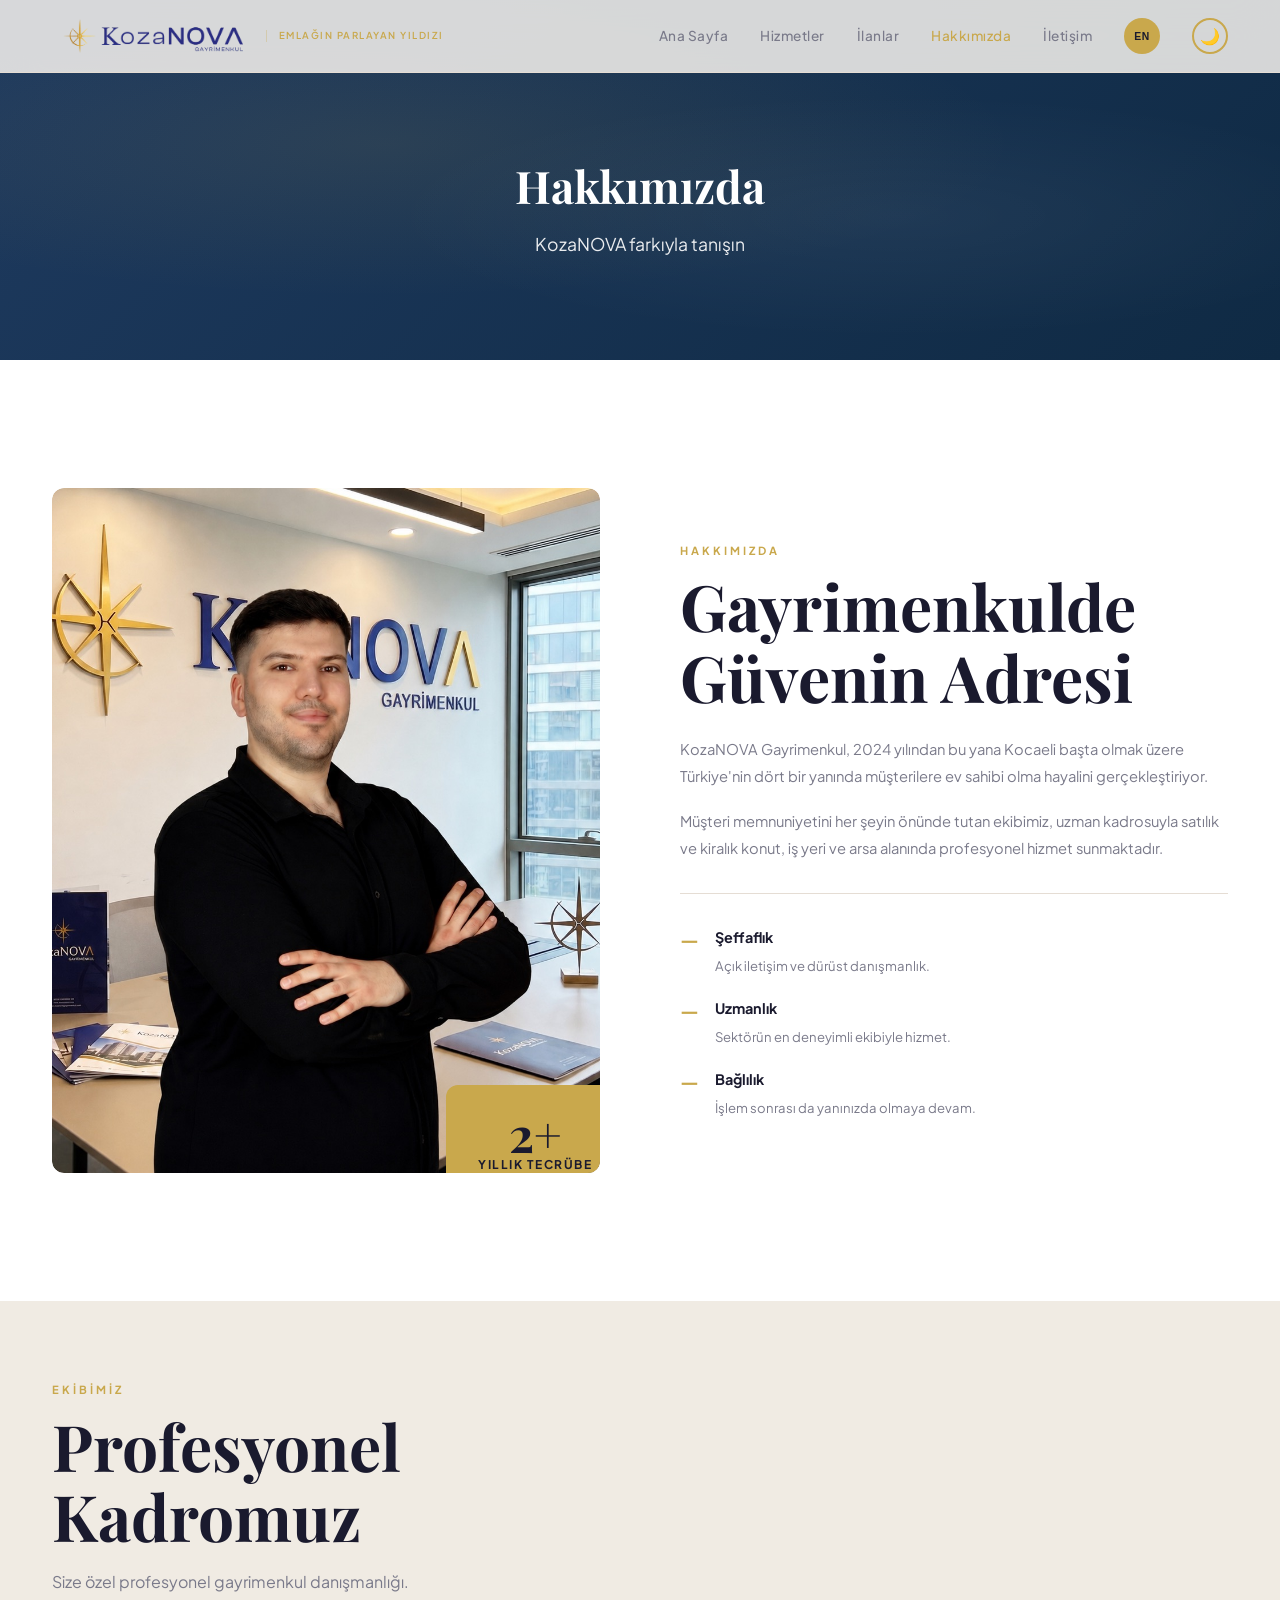
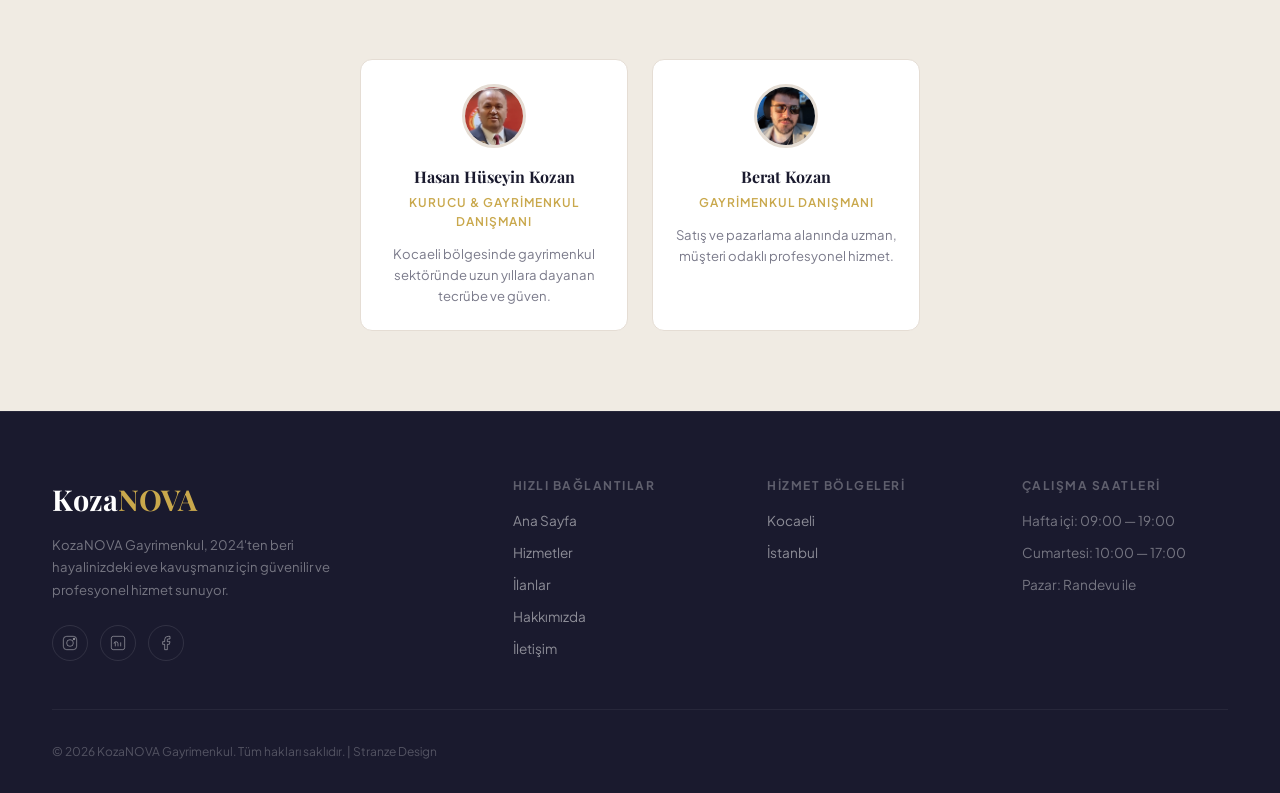
==== commit 9b0438cc: "Lighthouse iyileştirmeleri: resimler optimize edildi (1.4MB→208KB), render-blocking kaynaklar ertele" ====
--- a/hakkimizda.html
+++ b/hakkimizda.html
@@ -6,9 +6,12 @@
   <title>KozaNOVA Gayrimenkul | Hakkımızda</title>
   <link rel="preconnect" href="https://fonts.googleapis.com">
   <link rel="preconnect" href="https://fonts.gstatic.com" crossorigin>
-  <link href="https://fonts.googleapis.com/css2?family=Playfair+Display:ital,wght@0,400;0,600;0,700;1,400&family=Plus+Jakarta+Sans:wght@400;500;600;700&display=swap" rel="stylesheet">
+  <link rel="preload" as="style" href="https://fonts.googleapis.com/css2?family=Playfair+Display:ital,wght@0,400;0,600;0,700;1,400&family=Plus+Jakarta+Sans:wght@400;500;600;700&display=swap">
+  <link href="https://fonts.googleapis.com/css2?family=Playfair+Display:ital,wght@0,400;0,600;0,700;1,400&family=Plus+Jakarta+Sans:wght@400;500;600;700&display=swap" rel="stylesheet" media="print" onload="this.media='all'">
+  <noscript><link href="https://fonts.googleapis.com/css2?family=Playfair+Display:ital,wght@0,400;0,600;0,700;1,400&family=Plus+Jakarta+Sans:wght@400;500;600;700&display=swap" rel="stylesheet"></noscript>
   <link rel="icon" type="image/png" href="images/favicon.png">
-  <link rel="stylesheet" href="css/style.css">
+  <link rel="stylesheet" href="css/style.css" media="print" onload="this.media='all'">
+  <noscript><link rel="stylesheet" href="css/style.css"></noscript>
 </head>
 <body>
 
@@ -45,7 +48,7 @@
       <div class="about-grid">
         <div class="about-visual">
           <div class="about-img">
-            <img src="images/about-office.png" alt="KozaNOVA Ofis" style="width:100%;height:100%;object-fit:cover;position:absolute;inset:0;border-radius:var(--radius);">
+            <img src="images/about-office.jpg" alt="KozaNOVA Ofis" style="width:100%;height:100%;object-fit:cover;position:absolute;inset:0;border-radius:var(--radius);">
             <div class="about-decor">
               <span class="about-decor-num" data-i18n="about-stat-num-2">2+</span>
               <span class="about-decor-text" data-i18n="about-stat-2">Yıllık<br>Tecrübe</span>
@@ -103,7 +106,7 @@
           </div>
           <div class="team-card">
             <div class="team-avatar" style="position:relative; overflow:hidden;">
-              <img src="images/team-berat.jpeg" alt="Berat Kozan" style="width:100%;height:100%;object-fit:cover;position:absolute;inset:0;">
+              <img src="images/team-berat.jpg" alt="Berat Kozan" style="width:100%;height:100%;object-fit:cover;position:absolute;inset:0;">
             </div>
           <h3 data-i18n="team-2-name">Berat Kozan</h3>
           <span class="team-role" data-i18n="team-2-role">Gayrimenkul Danışmanı</span>
--- a/css/style.css
+++ b/css/style.css
@@ -267,7 +267,7 @@
   content: '';
   position: absolute;
   inset: 0;
-  background: url('images/hero-bg.png') center/cover no-repeat;
+  background: url('images/hero-bg.jpg') center/cover no-repeat;
   opacity: 0.4;
   z-index: 0;
 }
--- a/css/style.css
+++ b/css/style.css
@@ -267,7 +267,7 @@
   content: '';
   position: absolute;
   inset: 0;
-  background: url('images/hero-bg.png') center/cover no-repeat;
+  background: url('images/hero-bg.jpg') center/cover no-repeat;
   opacity: 0.4;
   z-index: 0;
 }
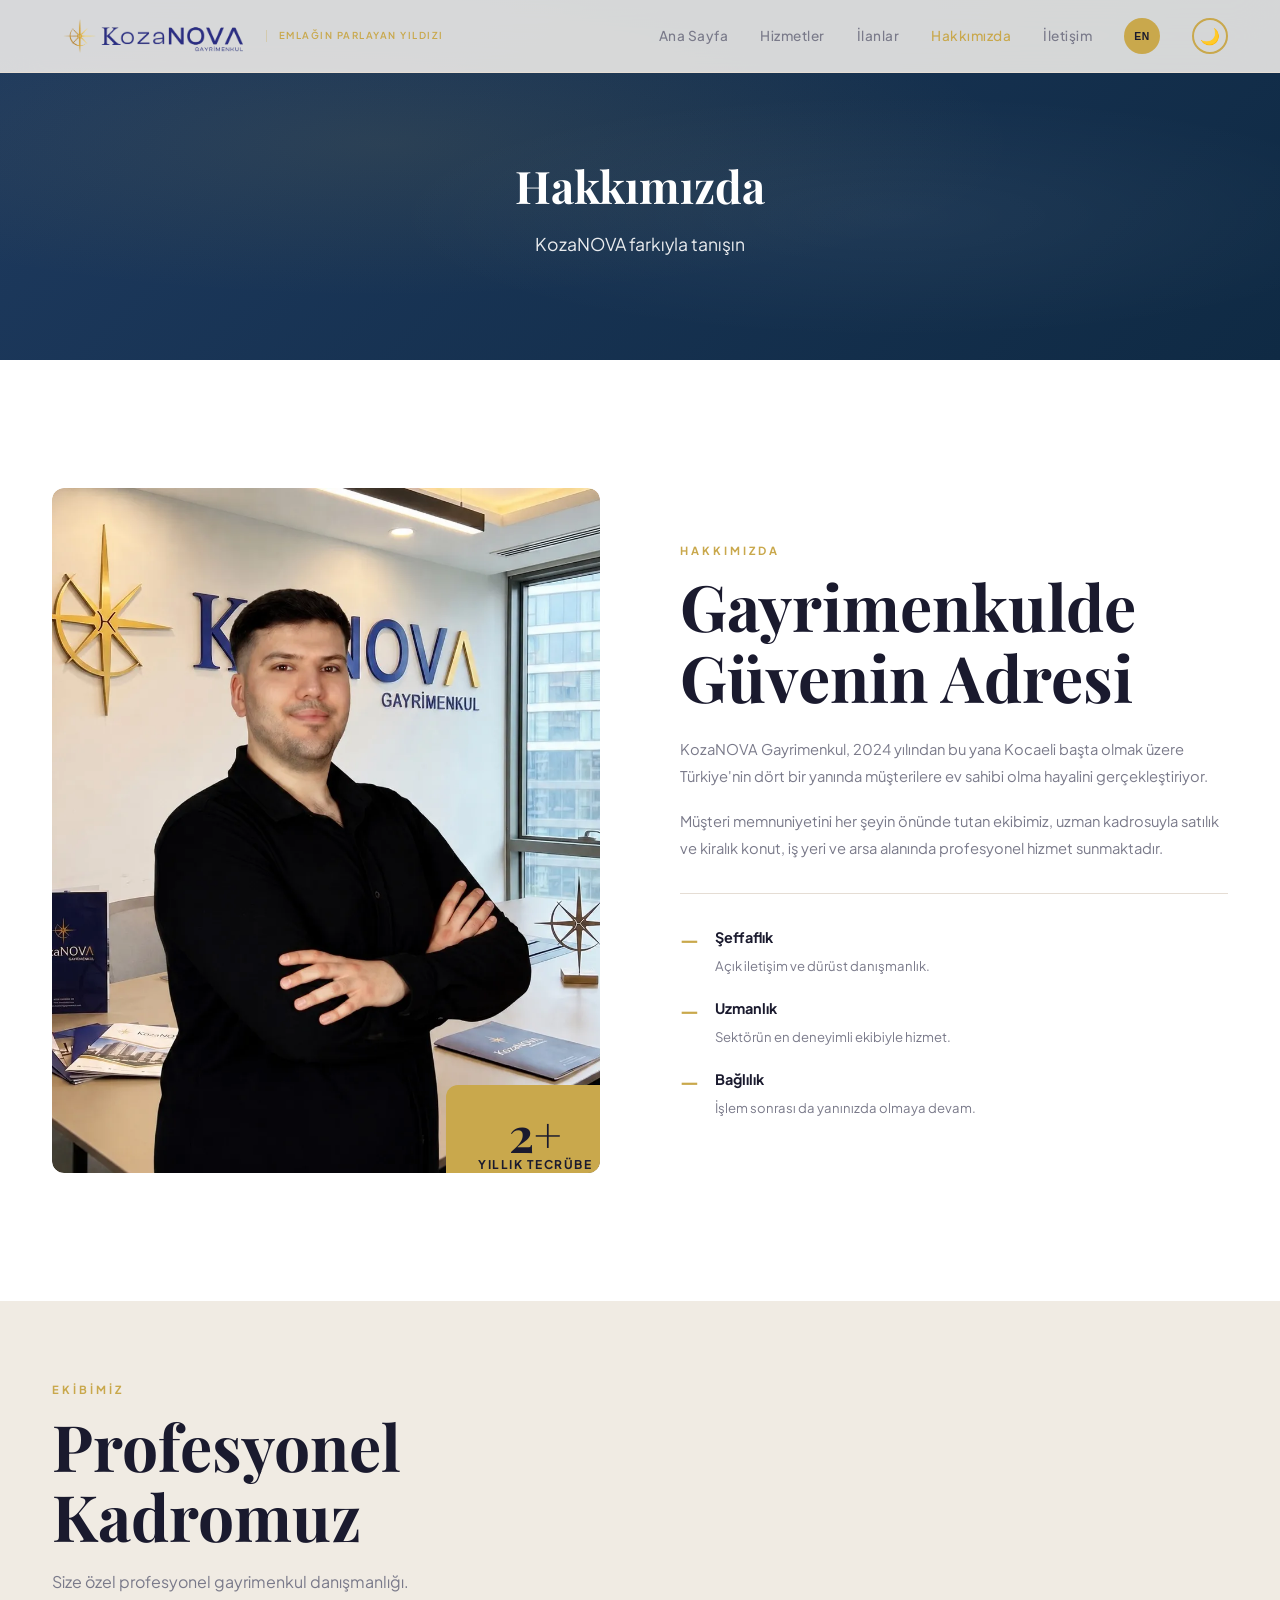
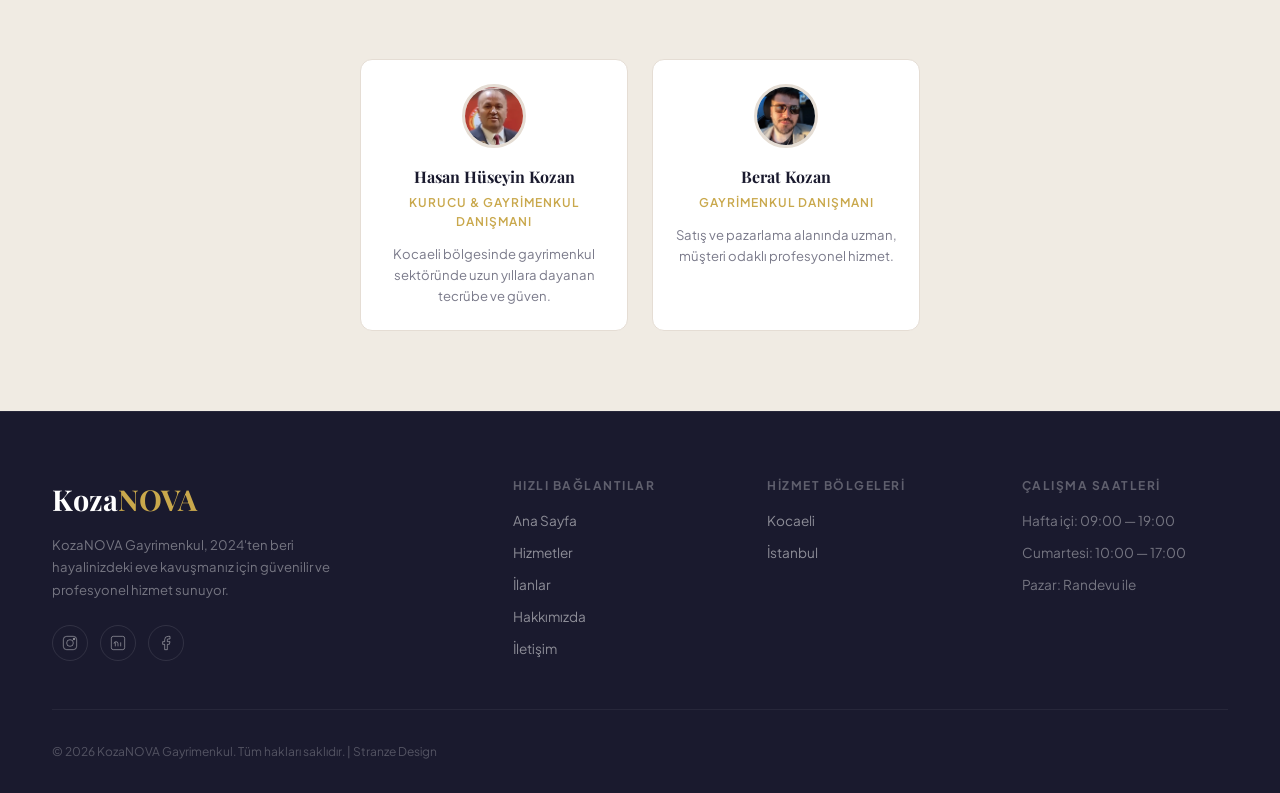
==== commit 2a1531a1: "Performans iyileştirmeleri: WebP formatına geçildi, responsive hero resmi (srcset/picture), lazy loa" ====
--- a/hakkimizda.html
+++ b/hakkimizda.html
@@ -6,12 +6,9 @@
   <title>KozaNOVA Gayrimenkul | Hakkımızda</title>
   <link rel="preconnect" href="https://fonts.googleapis.com">
   <link rel="preconnect" href="https://fonts.gstatic.com" crossorigin>
-  <link rel="preload" as="style" href="https://fonts.googleapis.com/css2?family=Playfair+Display:ital,wght@0,400;0,600;0,700;1,400&family=Plus+Jakarta+Sans:wght@400;500;600;700&display=swap">
-  <link href="https://fonts.googleapis.com/css2?family=Playfair+Display:ital,wght@0,400;0,600;0,700;1,400&family=Plus+Jakarta+Sans:wght@400;500;600;700&display=swap" rel="stylesheet" media="print" onload="this.media='all'">
-  <noscript><link href="https://fonts.googleapis.com/css2?family=Playfair+Display:ital,wght@0,400;0,600;0,700;1,400&family=Plus+Jakarta+Sans:wght@400;500;600;700&display=swap" rel="stylesheet"></noscript>
+  <link href="https://fonts.googleapis.com/css2?family=Playfair+Display:ital,wght@0,400;0,600;0,700;1,400&family=Plus+Jakarta+Sans:wght@400;500;600;700&display=swap" rel="stylesheet">
   <link rel="icon" type="image/png" href="images/favicon.png">
-  <link rel="stylesheet" href="css/style.css" media="print" onload="this.media='all'">
-  <noscript><link rel="stylesheet" href="css/style.css"></noscript>
+  <link rel="stylesheet" href="css/style.css">
 </head>
 <body>
 
@@ -47,8 +44,11 @@
     <div class="container">
       <div class="about-grid">
         <div class="about-visual">
-          <div class="about-img">
-            <img src="images/about-office.jpg" alt="KozaNOVA Ofis" style="width:100%;height:100%;object-fit:cover;position:absolute;inset:0;border-radius:var(--radius);">
+            <div class="about-img">
+              <picture>
+                <source srcset="images/about-office.webp" type="image/webp">
+                <img src="images/about-office.jpg" alt="KozaNOVA Ofis" style="width:100%;height:100%;object-fit:cover;position:absolute;inset:0;border-radius:var(--radius);">
+              </picture>
             <div class="about-decor">
               <span class="about-decor-num" data-i18n="about-stat-num-2">2+</span>
               <span class="about-decor-text" data-i18n="about-stat-2">Yıllık<br>Tecrübe</span>
@@ -98,7 +98,10 @@
       <div class="team-grid">
           <div class="team-card">
             <div class="team-avatar" style="position:relative; overflow:hidden;">
-              <img src="images/team-hasan.jpeg" alt="Hasan Hüseyin Kozan" style="width:100%;height:100%;object-fit:cover;position:absolute;inset:0;">
+              <picture>
+                <source srcset="images/team-hasan.webp" type="image/webp">
+                <img src="images/team-hasan.jpeg" alt="Hasan Hüseyin Kozan" loading="lazy" style="width:100%;height:100%;object-fit:cover;position:absolute;inset:0;">
+              </picture>
             </div>
             <h3 data-i18n="team-1-name">Hasan Hüseyin Kozan</h3>
             <span class="team-role" data-i18n="team-1-role">Kurucu & Gayrimenkul Danışmanı</span>
@@ -106,7 +109,10 @@
           </div>
           <div class="team-card">
             <div class="team-avatar" style="position:relative; overflow:hidden;">
-              <img src="images/team-berat.jpg" alt="Berat Kozan" style="width:100%;height:100%;object-fit:cover;position:absolute;inset:0;">
+              <picture>
+                <source srcset="images/team-berat.webp" type="image/webp">
+                <img src="images/team-berat.jpg" alt="Berat Kozan" loading="lazy" style="width:100%;height:100%;object-fit:cover;position:absolute;inset:0;">
+              </picture>
             </div>
           <h3 data-i18n="team-2-name">Berat Kozan</h3>
           <span class="team-role" data-i18n="team-2-role">Gayrimenkul Danışmanı</span>
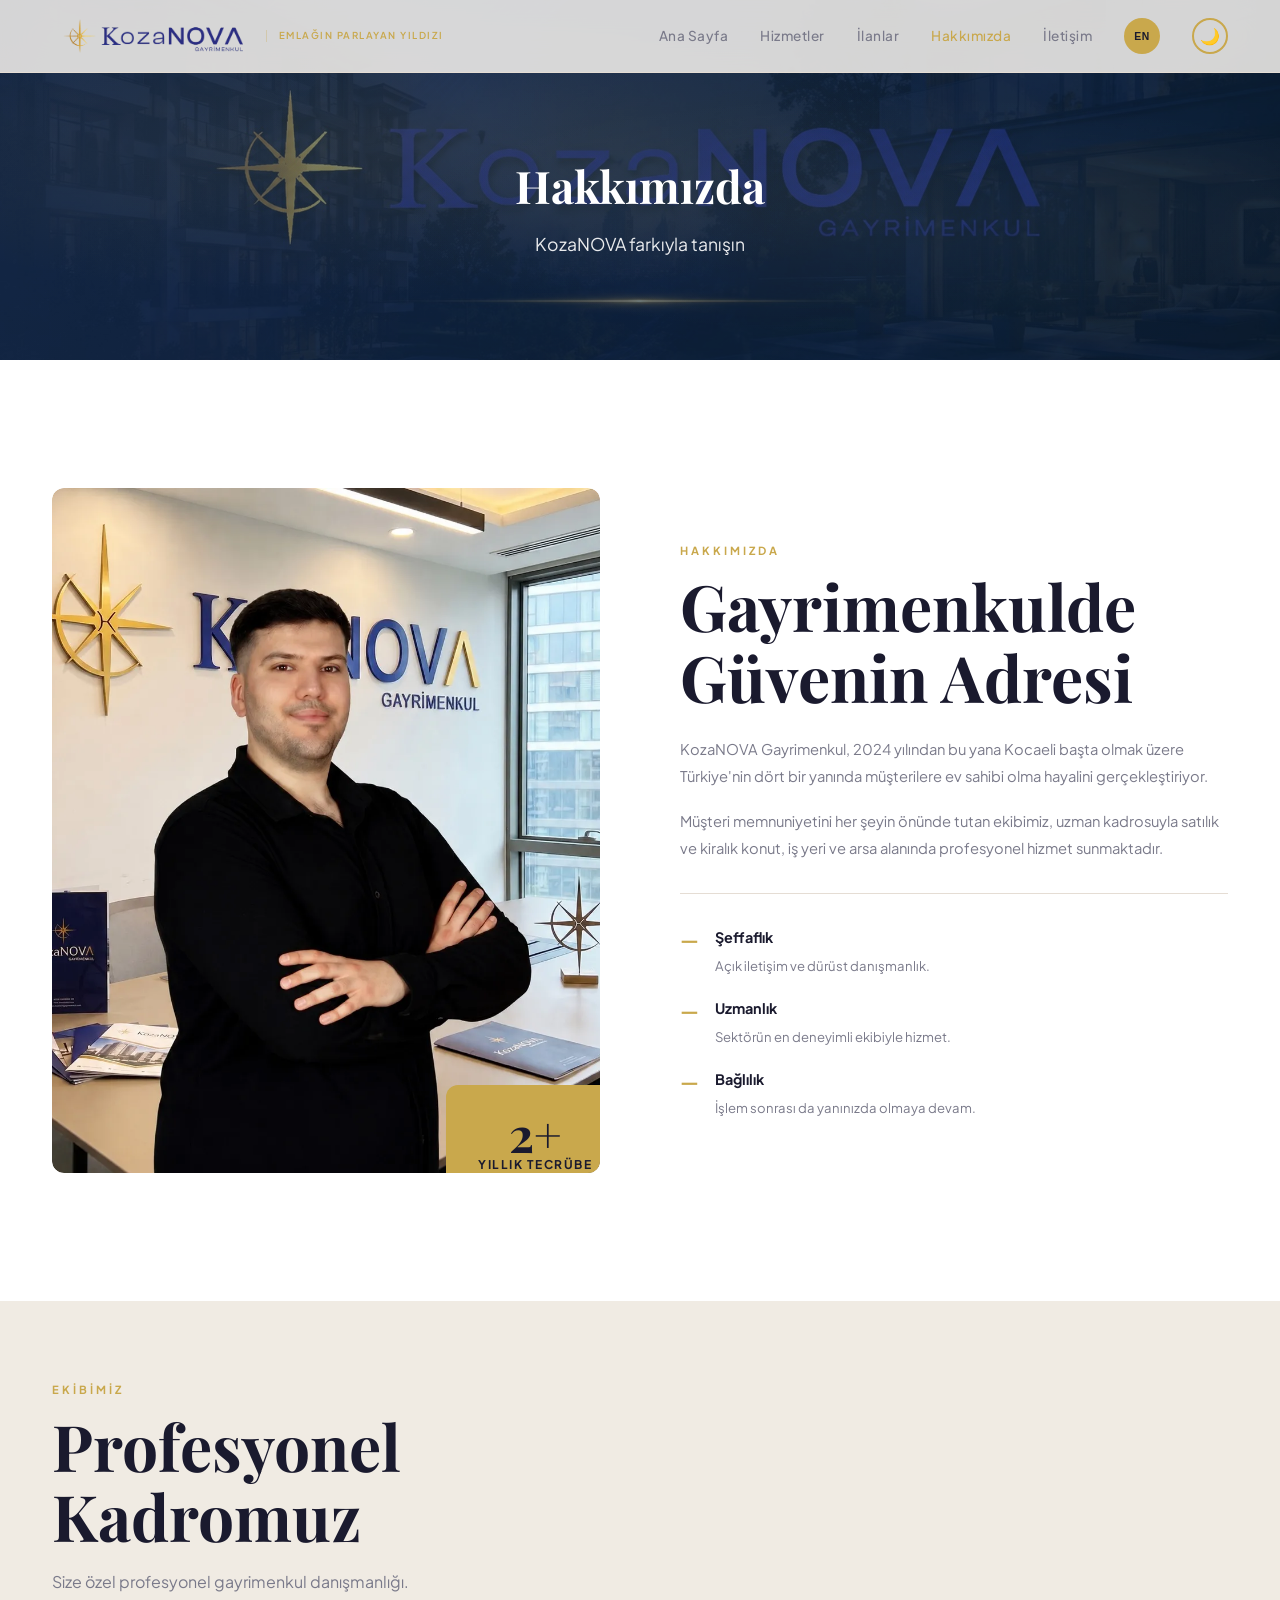
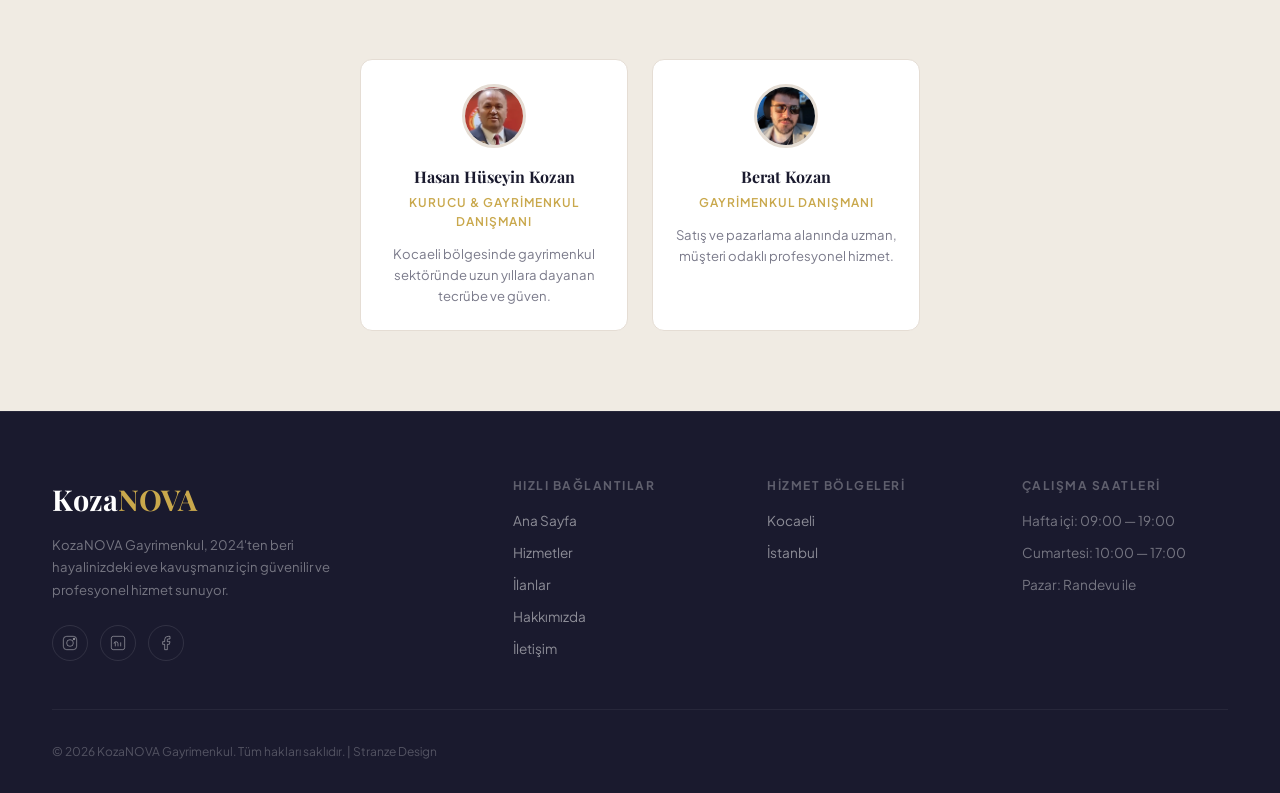
==== commit 3a44efc7: "Telefon input alanına sayı kısıtlaması eklendi (harf girilemez)" ====
--- a/hakkimizda.html
+++ b/hakkimizda.html
@@ -6,7 +6,7 @@
   <title>KozaNOVA Gayrimenkul | Hakkımızda</title>
   <link rel="preconnect" href="https://fonts.googleapis.com">
   <link rel="preconnect" href="https://fonts.gstatic.com" crossorigin>
-  <link href="https://fonts.googleapis.com/css2?family=Playfair+Display:ital,wght@0,400;0,600;0,700;1,400&family=Plus+Jakarta+Sans:wght@400;500;600;700&display=swap" rel="stylesheet">
+  <link href="https://fonts.googleapis.com/css2?family=Playfair+Display:ital,wght@0,400;0,600;0,700;1,400&family=Plus+Jakarta+Sans:wght@400;500;600;700&display=optional" rel="stylesheet">
   <link rel="icon" type="image/png" href="images/favicon.png">
   <link rel="stylesheet" href="css/style.css">
 </head>
@@ -161,6 +161,6 @@
   </footer>
 
   <script src="js/translations.js"></script>
-  <script src="js/script.js"></script>
+  <script src="js/script.js?v=2"></script>
 </body>
 </html>
--- a/css/style.css
+++ b/css/style.css
@@ -267,7 +267,7 @@
   content: '';
   position: absolute;
   inset: 0;
-  background: url('images/hero-bg.jpg') center/cover no-repeat;
+  background: url('../images/hero-bg.jpg') center/cover no-repeat;
   opacity: 0.4;
   z-index: 0;
 }
